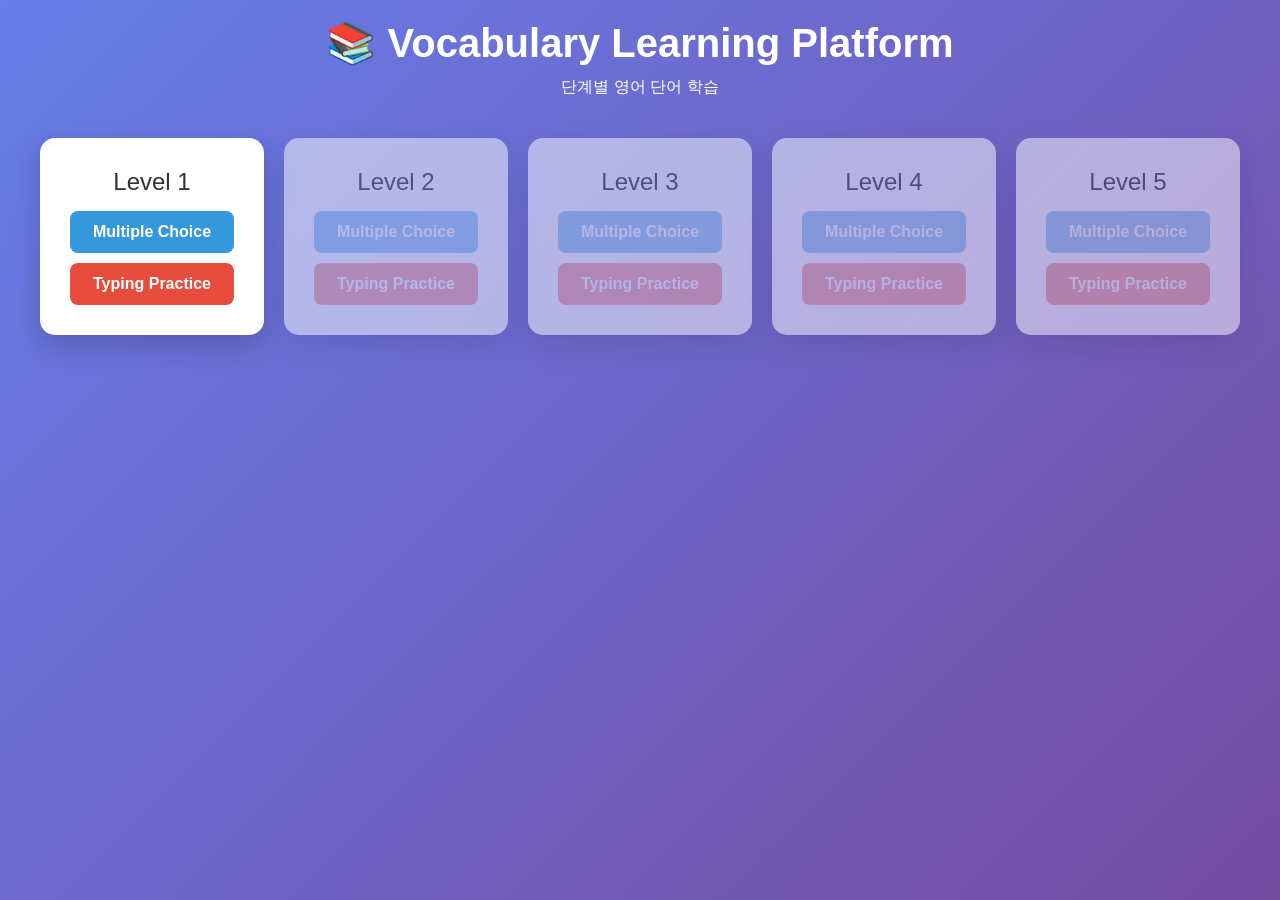
==== index.html @ 7a1d8c2f "naming" ====
<!DOCTYPE html>
<html lang="ko">
<head>
    <meta charset="UTF-8">
    <meta name="viewport" content="width=device-width, initial-scale=1.0">
    <title>Vocabulary Learning Platform</title>
    <style>
        * {
            margin: 0;
            padding: 0;
            box-sizing: border-box;
        }

        body {
            font-family: 'Segoe UI', Tahoma, Geneva, Verdana, sans-serif;
            background: linear-gradient(135deg, #667eea 0%, #764ba2 100%);
            min-height: 100vh;
            padding: 20px;
        }

        .container {
            max-width: 1200px;
            margin: 0 auto;
        }

        .header {
            text-align: center;
            color: white;
            margin-bottom: 40px;
        }

        .header h1 {
            font-size: 2.5em;
            margin-bottom: 10px;
        }

        .level-selection {
            display: grid;
            grid-template-columns: repeat(auto-fit, minmax(200px, 1fr));
            gap: 20px;
            margin-bottom: 40px;
        }

        .level-card {
            background: white;
            border-radius: 15px;
            padding: 30px;
            text-align: center;
            box-shadow: 0 10px 30px rgba(0, 0, 0, 0.2);
            transition: all 0.3s ease;
        }

        .level-card:hover:not(.disabled) {
            transform: translateY(-5px);
            box-shadow: 0 15px 40px rgba(0, 0, 0, 0.3);
        }

        .level-card.disabled {
            opacity: 0.5;
            cursor: not-allowed;
        }

        .level-title {
            font-size: 1.5em;
            color: #333;
            margin-bottom: 15px;
        }

        .mode-buttons {
            display: flex;
            gap: 10px;
            flex-direction: column;
        }

        .mode-btn {
            padding: 12px 15px;
            border: none;
            border-radius: 8px;
            font-size: 1em;
            cursor: pointer;
            transition: all 0.3s ease;
            font-weight: 600;
        }

        .mode-btn.mc {
            background: #3498db;
            color: white;
        }

        .mode-btn.mc:hover:not(:disabled) {
            background: #2980b9;
        }

        .mode-btn.tp {
            background: #e74c3c;
            color: white;
        }

        .mode-btn.tp:hover:not(:disabled) {
            background: #c0392b;
        }

        .mode-btn:disabled {
            opacity: 0.5;
            cursor: not-allowed;
        }

        .status-badge {
            display: inline-block;
            background: #2ecc71;
            color: white;
            padding: 5px 10px;
            border-radius: 20px;
            font-size: 0.8em;
            margin-top: 10px;
        }

        /* Learning Mode Styles */
        .learning-mode {
            display: none;
        }

        .learning-mode.active {
            display: block;
        }

        .learning-container {
            background: white;
            border-radius: 15px;
            padding: 40px;
            box-shadow: 0 10px 40px rgba(0, 0, 0, 0.2);
        }

        .learning-header {
            display: flex;
            justify-content: space-between;
            align-items: center;
            margin-bottom: 30px;
            border-bottom: 2px solid #ecf0f1;
            padding-bottom: 20px;
        }

        .learning-title {
            font-size: 1.8em;
            color: #333;
        }

        .progress-info {
            text-align: right;
            color: #666;
        }

        .progress-bar {
            width: 100%;
            height: 8px;
            background: #ecf0f1;
            border-radius: 10px;
            margin-top: 10px;
            overflow: hidden;
        }

        .progress-fill {
            height: 100%;
            background: #2ecc71;
            transition: width 0.3s ease;
        }

        .question-container {
            text-align: center;
            margin: 40px 0;
        }

        .question-text {
            font-size: 2.5em;
            color: #333;
            margin-bottom: 30px;
            font-weight: 600;
        }

        .pos-label {
            font-size: 0.9em;
            color: #7f8c8d;
            margin-bottom: 5px;
        }

        .example-sentence {
            font-size: 1.1em;
            color: #555;
            font-style: italic;
            margin-top: 15px;
            padding: 15px;
            background: #f8f9fa;
            border-left: 4px solid #3498db;
        }

        /* Multiple Choice */
        .choices {
            display: grid;
            grid-template-columns: repeat(2, 1fr);
            gap: 15px;
            margin-top: 30px;
        }

        .choice-btn {
            padding: 20px;
            font-size: 1.1em;
            border: 2px solid #bdc3c7;
            background: white;
            border-radius: 8px;
            cursor: pointer;
            transition: all 0.3s ease;
        }

        .choice-btn:hover {
            border-color: #3498db;
            background: #ecf0f1;
        }

        .choice-btn.selected.correct {
            background: #2ecc71;
            border-color: #27ae60;
            color: white;
        }

        .choice-btn.selected.incorrect {
            background: #e74c3c;
            border-color: #c0392b;
            color: white;
        }

        .choice-btn:disabled {
            cursor: not-allowed;
        }

        /* Typing Practice */
        .typing-container {
            margin-top: 30px;
        }

        .input-boxes {
            display: flex;
            gap: 5px;
            justify-content: center;
            flex-wrap: wrap;
            margin: 30px 0;
        }

        .input-box {
            width: 40px;
            height: 50px;
            border: 2px solid #bdc3c7;
            border-radius: 5px;
            text-align: center;
            font-size: 1.2em;
            font-weight: 600;
            transition: all 0.2s ease;
        }

        .input-box:focus {
            outline: none;
            border-color: #3498db;
            box-shadow: 0 0 10px rgba(52, 152, 219, 0.3);
        }

        .input-box.correct {
            background: #2ecc71;
            color: white;
            border-color: #27ae60;
        }

        .input-box.incorrect {
            background: #e74c3c;
            color: white;
            border-color: #c0392b;
        }

        .input-box:disabled {
            cursor: not-allowed;
        }

        /* Feedback */
        .feedback {
            margin-top: 20px;
            padding: 15px;
            border-radius: 8px;
            font-size: 1.1em;
            font-weight: 600;
            display: none;
        }

        .feedback.show {
            display: block;
        }

        .feedback.correct {
            background: #d4edda;
            color: #155724;
            border: 1px solid #c3e6cb;
        }

        .feedback.incorrect {
            background: #f8d7da;
            color: #721c24;
            border: 1px solid #f5c6cb;
        }

        /* Result Modal */
        .result-modal {
            display: none;
            position: fixed;
            top: 0;
            left: 0;
            width: 100%;
            height: 100%;
            background: rgba(0, 0, 0, 0.7);
            justify-content: center;
            align-items: center;
            z-index: 1000;
        }

        .result-modal.show {
            display: flex;
        }

        .result-content {
            background: white;
            padding: 40px;
            border-radius: 15px;
            text-align: center;
            max-width: 500px;
        }

        .result-title {
            font-size: 2em;
            margin-bottom: 20px;
            color: #333;
        }

        .result-score {
            font-size: 3em;
            font-weight: 700;
            margin: 20px 0;
            color: #3498db;
        }

        .result-message {
            font-size: 1.2em;
            margin: 20px 0;
            color: #555;
        }

        .result-buttons {
            display: flex;
            gap: 15px;
            margin-top: 30px;
            justify-content: center;
        }

        .result-btn {
            padding: 12px 25px;
            border: none;
            border-radius: 8px;
            font-size: 1em;
            font-weight: 600;
            cursor: pointer;
            transition: all 0.3s ease;
        }

        .result-btn.retry {
            background: #3498db;
            color: white;
        }

        .result-btn.retry:hover {
            background: #2980b9;
        }

        .result-btn.home {
            background: #95a5a6;
            color: white;
        }

        .result-btn.home:hover {
            background: #7f8c8d;
        }

        .action-buttons {
            display: flex;
            gap: 15px;
            margin-top: 30px;
            justify-content: center;
        }

        .action-btn {
            padding: 12px 25px;
            border: none;
            border-radius: 8px;
            font-size: 1em;
            font-weight: 600;
            cursor: pointer;
            transition: all 0.3s ease;
        }

        .action-btn.next {
            background: #3498db;
            color: white;
        }

        .action-btn.next:hover {
            background: #2980b9;
        }

        .action-btn.back {
            background: #95a5a6;
            color: white;
        }

        .action-btn.back:hover {
            background: #7f8c8d;
        }

        .action-btn:disabled {
            opacity: 0.5;
            cursor: not-allowed;
        }
    </style>
</head>
<body>
    <div class="container">
        <div class="header">
            <h1>📚 Vocabulary Learning Platform</h1>
            <p>단계별 영어 단어 학습</p>
        </div>

        <!-- Level Selection Screen -->
        <div id="levelSelection">
            <div class="level-selection" id="levelGrid"></div>
        </div>

        <!-- Learning Mode Screen -->
        <div id="learningMode" class="learning-mode">
            <div class="learning-container">
                <div class="learning-header">
                    <div>
                        <div class="learning-title" id="modeTitle"></div>
                        <div class="progress-info">
                            <span id="questionCounter">1 / 30</span>
                            <div class="progress-bar">
                                <div class="progress-fill" id="progressFill" style="width: 0%"></div>
                            </div>
                        </div>
                    </div>
                    <button class="action-btn back" onclick="backToLevelSelection()">← 돌아가기</button>
                </div>

                <!-- Multiple Choice Mode -->
                <div id="mcMode">
                    <div class="question-container">
                        <div class="question-text" id="koreanWord"></div>
                        <div class="choices" id="choices"></div>
                        <div class="feedback" id="mcFeedback"></div>
                        <div class="action-buttons">
                            <button class="action-btn next" id="mcNextBtn" onclick="nextMCQuestion()" disabled>다음</button>
                        </div>
                    </div>
                </div>

                <!-- Typing Practice Mode -->
                <div id="tpMode">
                    <div class="question-container">
                        <div class="pos-label" id="posLabel"></div>
                        <div class="question-text" id="englishWord"></div>
                        <div class="example-sentence" id="exampleSentence"></div>
                        <div class="typing-container">
                            <div class="input-boxes" id="inputBoxes"></div>
                            <div class="feedback" id="tpFeedback"></div>
                            <div class="action-buttons">
                                <button class="action-btn next" id="tpSubmitBtn" onclick="submitTypingPractice()">제출</button>
                                <button class="action-btn next" id="tpNextBtn" onclick="nextTPQuestion()" disabled>다음</button>
                            </div>
                        </div>
                    </div>
                </div>
            </div>
        </div>

        <!-- Result Modal -->
        <div class="result-modal" id="resultModal">
            <div class="result-content">
                <div class="result-title" id="resultTitle"></div>
                <div class="result-score" id="resultScore"></div>
                <div class="result-message" id="resultMessage"></div>
                <div class="result-buttons">
                    <button class="result-btn retry" id="retryBtn" onclick="retryMode()">재시도</button>
                    <button class="result-btn home" onclick="backToLevelSelection()">돌아가기</button>
                </div>
            </div>
        </div>
    </div>

    <script>
        // 전역 상태
        let currentLevel = null;
        let currentMode = null;
        let levelData = {};
        let currentQuestions = [];
        let currentQuestionIndex = 0;
        let score = 0;
        let answered = false;

        // localStorage 키
        const STORAGE_KEY = 'vocabProgress';

        // 초기화
        function initializeApp() {
            loadProgressFromStorage();
            loadLevelData();
            renderLevelSelection();
        }

        // Level 데이터 로드 (TOPIK 시험 출제 단어)
        function loadLevelData() {
            levelData = {
                1: [ // TOPIK II 3급 (중급 1)
                    { id: 1, english: "advantage", korean: "장점", pos: "noun", example: "The advantage of this product is the quality." },
                    { id: 2, english: "agriculture", korean: "농업", pos: "noun", example: "Agriculture is important for our country." },
                    { id: 3, english: "announce", korean: "공지하다", pos: "verb", example: "The school announced the new schedule." },
                    { id: 4, english: "approach", korean: "접근", pos: "noun", example: "A new approach to problem solving." },
                    { id: 5, english: "arrange", korean: "정렬하다", pos: "verb", example: "Arrange the books on the shelf." },
                    { id: 6, english: "attempt", korean: "시도", pos: "noun", example: "His attempt to win was successful." },
                    { id: 7, english: "attract", korean: "끌다", pos: "verb", example: "This event attracts many visitors." },
                    { id: 8, english: "authority", korean: "권위", pos: "noun", example: "The authority made a decision." },
                    { id: 9, english: "awareness", korean: "인식", pos: "noun", example: "Awareness of safety is important." },
                    { id: 10, english: "background", korean: "배경", pos: "noun", example: "His background is in engineering." },
                    { id: 11, english: "balance", korean: "균형", pos: "noun", example: "Maintain a balance between work and life." },
                    { id: 12, english: "barrier", korean: "장벽", pos: "noun", example: "Language is a barrier to communication." },
                    { id: 13, english: "basement", korean: "지하실", pos: "noun", example: "The basement is dark and cold." },
                    { id: 14, english: "behavior", korean: "행동", pos: "noun", example: "His behavior was very strange." },
                    { id: 15, english: "benefit", korean: "이점", pos: "noun", example: "Exercise has many health benefits." },
                    { id: 16, english: "broadcast", korean: "방송하다", pos: "verb", example: "The game will be broadcast live." },
                    { id: 17, english: "budget", korean: "예산", pos: "noun", example: "The government approved the budget." },
                    { id: 18, english: "burden", korean: "부담", pos: "noun", example: "This is a heavy burden to carry." },
                    { id: 19, english: "campaign", korean: "캠페인", pos: "noun", example: "The marketing campaign was successful." },
                    { id: 20, english: "capacity", korean: "용량", pos: "noun", example: "The stadium has a large capacity." },
                    { id: 21, english: "capture", korean: "포착하다", pos: "verb", example: "The camera captured a beautiful moment." },
                    { id: 22, english: "career", korean: "경력", pos: "noun", example: "She has a successful career." },
                    { id: 23, english: "casual", korean: "캐주얼한", pos: "adjective", example: "He wore casual clothes." },
                    { id: 24, english: "category", korean: "범주", pos: "noun", example: "Books are divided into categories." },
                    { id: 25, english: "challenge", korean: "도전", pos: "noun", example: "This is a big challenge." },
                    { id: 26, english: "character", korean: "성격", pos: "noun", example: "She has a strong character." },
                    { id: 27, english: "circumstance", korean: "상황", pos: "noun", example: "Under these circumstances, we must act." },
                    { id: 28, english: "claim", korean: "주장하다", pos: "verb", example: "He claims to be the winner." },
                    { id: 29, english: "clarify", korean: "명확히하다", pos: "verb", example: "Please clarify your position." },
                    { id: 30, english: "classify", korean: "분류하다", pos: "verb", example: "Classify these items by color." }
                ],
                2: [ // TOPIK II 4급 (중급 2)
                    { id: 1, english: "collaborate", korean: "협력하다", pos: "verb", example: "We should collaborate on this project." },
                    { id: 2, english: "commercial", korean: "상업적인", pos: "adjective", example: "This is a commercial building." },
                    { id: 3, english: "commission", korean: "위원회", pos: "noun", example: "The commission made a decision." },
                    { id: 4, english: "commitment", korean: "약속", pos: "noun", example: "He made a commitment to excellence." },
                    { id: 5, english: "commodity", korean: "상품", pos: "noun", example: "Oil is a valuable commodity." },
                    { id: 6, english: "common", korean: "공통의", pos: "adjective", example: "They have common interests." },
                    { id: 7, english: "communicate", korean: "소통하다", pos: "verb", example: "We need to communicate better." },
                    { id: 8, english: "community", korean: "커뮤니티", pos: "noun", example: "The community supports local businesses." },
                    { id: 9, english: "comparable", korean: "비교할 수 있는", pos: "adjective", example: "These prices are comparable." },
                    { id: 10, english: "comparative", korean: "비교의", pos: "adjective", example: "A comparative study was conducted." },
                    { id: 11, english: "compare", korean: "비교하다", pos: "verb", example: "Compare the two products." },
                    { id: 12, english: "competition", korean: "경쟁", pos: "noun", example: "The competition is fierce." },
                    { id: 13, english: "compile", korean: "편집하다", pos: "verb", example: "The team compiled the report." },
                    { id: 14, english: "complement", korean: "보완", pos: "noun", example: "This color is a nice complement." },
                    { id: 15, english: "complex", korean: "복잡한", pos: "adjective", example: "This is a complex problem." },
                    { id: 16, english: "component", korean: "구성 요소", pos: "noun", example: "Each component is important." },
                    { id: 17, english: "comprehensive", korean: "포괄적인", pos: "adjective", example: "A comprehensive review was done." },
                    { id: 18, english: "comprise", korean: "포함하다", pos: "verb", example: "The team comprises five members." },
                    { id: 19, english: "compromise", korean: "타협", pos: "noun", example: "We reached a compromise." },
                    { id: 20, english: "computation", korean: "계산", pos: "noun", example: "Mathematical computation is required." },
                    { id: 21, english: "concentrate", korean: "집중하다", pos: "verb", example: "Concentrate on your studies." },
                    { id: 22, english: "concern", korean: "관심", pos: "noun", example: "This is my main concern." },
                    { id: 23, english: "conclude", korean: "결론짓다", pos: "verb", example: "The meeting concluded successfully." },
                    { id: 24, english: "concurrent", korean: "동시의", pos: "adjective", example: "These events are concurrent." },
                    { id: 25, english: "conference", korean: "회의", pos: "noun", example: "The conference starts tomorrow." },
                    { id: 26, english: "confidence", korean: "자신감", pos: "noun", example: "She spoke with confidence." },
                    { id: 27, english: "confirm", korean: "확인하다", pos: "verb", example: "Please confirm your attendance." },
                    { id: 28, english: "conflict", korean: "갈등", pos: "noun", example: "There is a conflict between them." },
                    { id: 29, english: "confront", korean: "맞서다", pos: "verb", example: "We must confront the issues." },
                    { id: 30, english: "confusion", korean: "혼란", pos: "noun", example: "There is confusion about the rules." }
                ],
                3: [ // TOPIK II 4급 (중급 2)
                    { id: 1, english: "consequence", korean: "결과", pos: "noun", example: "This has serious consequences." },
                    { id: 2, english: "conservative", korean: "보수적인", pos: "adjective", example: "He has conservative views." },
                    { id: 3, english: "consider", korean: "고려하다", pos: "verb", example: "Please consider this option." },
                    { id: 4, english: "considerable", korean: "상당한", pos: "adjective", example: "A considerable amount of money." },
                    { id: 5, english: "consist", korean: "이루어지다", pos: "verb", example: "The team consists of experts." },
                    { id: 6, english: "consistency", korean: "일관성", pos: "noun", example: "We need consistency in our approach." },
                    { id: 7, english: "constant", korean: "끊임없는", pos: "adjective", example: "There is constant noise outside." },
                    { id: 8, english: "constitute", korean: "구성하다", pos: "verb", example: "These factors constitute the problem." },
                    { id: 9, english: "constraint", korean: "제약", pos: "noun", example: "There are budget constraints." },
                    { id: 10, english: "construct", korean: "건설하다", pos: "verb", example: "They will construct a new building." },
                    { id: 11, english: "consultation", korean: "상담", pos: "noun", example: "Free consultation is available." },
                    { id: 12, english: "consume", korean: "소비하다", pos: "verb", example: "People consume less during the crisis." },
                    { id: 13, english: "consumer", korean: "소비자", pos: "noun", example: "Consumer satisfaction is important." },
                    { id: 14, english: "consumption", korean: "소비", pos: "noun", example: "Energy consumption is rising." },
                    { id: 15, english: "contact", korean: "연락", pos: "noun", example: "Contact me if you need help." },
                    { id: 16, english: "contain", korean: "포함하다", pos: "verb", example: "The box contains books." },
                    { id: 17, english: "contemporary", korean: "현대의", pos: "adjective", example: "Contemporary art is interesting." },
                    { id: 18, english: "context", korean: "맥락", pos: "noun", example: "Understand the context first." },
                    { id: 19, english: "continual", korean: "계속된", pos: "adjective", example: "Continual improvement is needed." },
                    { id: 20, english: "continue", korean: "계속하다", pos: "verb", example: "The project will continue." },
                    { id: 21, english: "contract", korean: "계약", pos: "noun", example: "Sign the contract carefully." },
                    { id: 22, english: "contradict", korean: "모순되다", pos: "verb", example: "This contradicts what you said." },
                    { id: 23, english: "contrast", korean: "대조", pos: "noun", example: "There is a sharp contrast." },
                    { id: 24, english: "contribute", korean: "기여하다", pos: "verb", example: "Everyone should contribute ideas." },
                    { id: 25, english: "contribution", korean: "기여", pos: "noun", example: "His contribution was significant." },
                    { id: 26, english: "control", korean: "통제", pos: "noun", example: "Control the situation carefully." },
                    { id: 27, english: "convention", korean: "관례", pos: "noun", example: "Follow the convention." },
                    { id: 28, english: "conversation", korean: "대화", pos: "noun", example: "We had a good conversation." },
                    { id: 29, english: "convert", korean: "변환하다", pos: "verb", example: "Convert the file to PDF." },
                    { id: 30, english: "cooperate", korean: "협력하다", pos: "verb", example: "Please cooperate with us." }
                ],
                4: [ // TOPIK II 5급 (고급 1)
                    { id: 1, english: "coordinate", korean: "조정하다", pos: "verb", example: "Coordinate the team efforts." },
                    { id: 2, english: "corporation", korean: "기업", pos: "noun", example: "The corporation is expanding." },
                    { id: 3, english: "correspond", korean: "상응하다", pos: "verb", example: "This corresponds to the previous data." },
                    { id: 4, english: "correspondence", korean: "서신", pos: "noun", example: "Keep the correspondence filed." },
                    { id: 5, english: "corridor", korean: "복도", pos: "noun", example: "The corridor is long." },
                    { id: 6, english: "corruption", korean: "부패", pos: "noun", example: "Fight against corruption." },
                    { id: 7, english: "council", korean: "위원회", pos: "noun", example: "The council met today." },
                    { id: 8, english: "counsel", korean: "조언", pos: "noun", example: "Seek legal counsel." },
                    { id: 9, english: "counter", korean: "대응하다", pos: "verb", example: "Counter the attack effectively." },
                    { id: 10, english: "countless", korean: "무수한", pos: "adjective", example: "There are countless possibilities." },
                    { id: 11, english: "couple", korean: "한 쌍", pos: "noun", example: "The couple got married." },
                    { id: 12, english: "courageous", korean: "용감한", pos: "adjective", example: "A courageous decision." },
                    { id: 13, english: "courtesy", korean: "예의", pos: "noun", example: "Show courtesy to others." },
                    { id: 14, english: "coverage", korean: "범위", pos: "noun", example: "Insurance coverage is important." },
                    { id: 15, english: "craft", korean: "만들다", pos: "verb", example: "Craft a perfect plan." },
                    { id: 16, english: "crash", korean: "충돌", pos: "noun", example: "The plane crash was tragic." },
                    { id: 17, english: "credibility", korean: "신뢰성", pos: "noun", example: "Maintain credibility." },
                    { id: 18, english: "credit", korean: "신용", pos: "noun", example: "Buy on credit." },
                    { id: 19, english: "cricket", korean: "크리켓", pos: "noun", example: "Cricket is popular in India." },
                    { id: 20, english: "criminal", korean: "범죄자", pos: "noun", example: "The criminal was caught." },
                    { id: 21, english: "criteria", korean: "기준", pos: "noun", example: "Meet the criteria." },
                    { id: 22, english: "critical", korean: "중요한", pos: "adjective", example: "This is critical timing." },
                    { id: 23, english: "criticism", korean: "비판", pos: "noun", example: "Accept constructive criticism." },
                    { id: 24, english: "crop", korean: "농작물", pos: "noun", example: "The crop failed this year." },
                    { id: 25, english: "crucial", korean: "중요한", pos: "adjective", example: "This is a crucial moment." },
                    { id: 26, english: "crude", korean: "원유", pos: "noun", example: "Crude oil prices rose." },
                    { id: 27, english: "cruise", korean: "유람선", pos: "noun", example: "Take a cruise vacation." },
                    { id: 28, english: "crystal", korean: "수정", pos: "noun", example: "A beautiful crystal glass." },
                    { id: 29, english: "cultivate", korean: "재배하다", pos: "verb", example: "Cultivate good habits." },
                    { id: 30, english: "curiosity", korean: "호기심", pos: "noun", example: "Curiosity killed the cat." }
                ],
                5: [ // TOPIK II 5급 (고급 1)
                    { id: 1, english: "currency", korean: "화폐", pos: "noun", example: "The currency is strong." },
                    { id: 2, english: "current", korean: "현재의", pos: "adjective", example: "The current situation." },
                    { id: 3, english: "curriculum", korean: "교과과정", pos: "noun", example: "The curriculum is updated." },
                    { id: 4, english: "cushion", korean: "쿠션", pos: "noun", example: "A soft cushion." },
                    { id: 5, english: "custody", korean: "양육권", pos: "noun", example: "Child custody laws." },
                    { id: 6, english: "customary", korean: "관례적인", pos: "adjective", example: "Customary practice." },
                    { id: 7, english: "customer", korean: "고객", pos: "noun", example: "The customer is always right." },
                    { id: 8, english: "cycle", korean: "순환", pos: "noun", example: "The economic cycle." },
                    { id: 9, english: "database", korean: "데이터베이스", pos: "noun", example: "Access the database." },
                    { id: 10, english: "deadline", korean: "마감기한", pos: "noun", example: "Meet the deadline." },
                    { id: 11, english: "debate", korean: "토론", pos: "noun", example: "Join the debate." },
                    { id: 12, english: "debris", korean: "잔해", pos: "noun", example: "Clean up the debris." },
                    { id: 13, english: "decade", korean: "십년", pos: "noun", example: "Over a decade ago." },
                    { id: 14, english: "decentralize", korean: "분산시키다", pos: "verb", example: "Decentralize the system." },
                    { id: 15, english: "decent", korean: "괜찮은", pos: "adjective", example: "A decent salary." },
                    { id: 16, english: "decide", korean: "결정하다", pos: "verb", example: "Decide quickly." },
                    { id: 17, english: "decision", korean: "결정", pos: "noun", example: "Make a final decision." },
                    { id: 18, english: "declaration", korean: "선언", pos: "noun", example: "The declaration was announced." },
                    { id: 19, english: "decline", korean: "거절하다", pos: "verb", example: "Decline the offer politely." },
                    { id: 20, english: "decode", korean: "해독하다", pos: "verb", example: "Decode the message." },
                    { id: 21, english: "dedicate", korean: "헌신하다", pos: "verb", example: "Dedicate yourself to work." },
                    { id: 22, english: "deduction", korean: "공제", pos: "noun", example: "Tax deduction." },
                    { id: 23, english: "defendant", korean: "피고", pos: "noun", example: "The defendant was acquitted." },
                    { id: 24, english: "defense", korean: "방어", pos: "noun", example: "National defense." },
                    { id: 25, english: "deficit", korean: "적자", pos: "noun", example: "Budget deficit." },
                    { id: 26, english: "definite", korean: "확실한", pos: "adjective", example: "A definite answer." },
                    { id: 27, english: "definition", korean: "정의", pos: "noun", example: "Give a clear definition." },
                    { id: 28, english: "degree", korean: "학위", pos: "noun", example: "Earn a degree." },
                    { id: 29, english: "deliberate", korean: "의도적인", pos: "adjective", example: "A deliberate choice." },
                    { id: 30, english: "delicate", korean: "섬세한", pos: "adjective", example: "Delicate handling required." }
                ]
            };
        }

        // localStorage에서 진행 상태 로드
        function loadProgressFromStorage() {
            const saved = localStorage.getItem(STORAGE_KEY);
            if (!saved) {
                initializeProgress();
                return;
            }
            window.progress = JSON.parse(saved);
        }

        // 진행 상태 초기화
        function initializeProgress() {
            window.progress = {
                levels: {}
            };
            for (let i = 1; i <= 5; i++) {
                window.progress.levels[i] = {
                    mcPassed: false,
                    tpPassed: false,
                    mcScore: 0,
                    tpScore: 0
                };
            }
            saveProgressToStorage();
        }

        // localStorage에 진행 상태 저장
        function saveProgressToStorage() {
            localStorage.setItem(STORAGE_KEY, JSON.stringify(window.progress));
        }

        // 레벨 선택 화면 렌더링
        function renderLevelSelection() {
            const levelGrid = document.getElementById('levelGrid');
            levelGrid.innerHTML = '';

            for (let i = 1; i <= 5; i++) {
                const levelInfo = window.progress.levels[i];
                const isUnlocked = i === 1 || (window.progress.levels[i - 1].mcPassed && window.progress.levels[i - 1].tpPassed);
                
                const card = document.createElement('div');
                card.className = `level-card ${isUnlocked ? '' : 'disabled'}`;

                let statusHTML = '';
                if (levelInfo.mcPassed && levelInfo.tpPassed) {
                    statusHTML = '<div class="status-badge">✓ 완료</div>';
                }

                card.innerHTML = `
                    <div class="level-title">Level ${i}</div>
                    <div class="mode-buttons">
                        <button class="mode-btn mc" ${isUnlocked ? '' : 'disabled'} onclick="startMode(${i}, 'mc')">
                            Multiple Choice
                        </button>
                        <button class="mode-btn tp" ${isUnlocked ? '' : 'disabled'} onclick="startMode(${i}, 'tp')">
                            Typing Practice
                        </button>
                    </div>
                    ${statusHTML}
                `;
                levelGrid.appendChild(card);
            }

            document.getElementById('levelSelection').style.display = 'block';
            document.getElementById('learningMode').classList.remove('active');
        }

        // 학습 모드 시작
        function startMode(level, mode) {
            currentLevel = level;
            currentMode = mode;
            currentQuestionIndex = 0;
            score = 0;
            answered = false;

            // 문제 순서 랜덤화
            currentQuestions = [...levelData[level]].sort(() => Math.random() - 0.5);

            document.getElementById('levelSelection').style.display = 'none';
            document.getElementById('learningMode').classList.add('active');

            // 모드별 UI 표시
            document.getElementById('mcMode').style.display = mode === 'mc' ? 'block' : 'none';
            document.getElementById('tpMode').style.display = mode === 'tp' ? 'block' : 'none';

            const modeTitle = mode === 'mc' ? `Level ${level} - Multiple Choice` : `Level ${level} - Typing Practice`;
            document.getElementById('modeTitle').textContent = modeTitle;

            if (mode === 'mc') {
                displayMCQuestion();
            } else {
                displayTPQuestion();
            }
        }

        // Multiple Choice 문제 표시
        function displayMCQuestion() {
            if (currentQuestionIndex >= currentQuestions.length) {
                showResultModal();
                return;
            }

            answered = false;
            document.getElementById('mcFeedback').classList.remove('show');
            document.getElementById('mcNextBtn').disabled = true;

            const question = currentQuestions[currentQuestionIndex];
            document.getElementById('koreanWord').textContent = question.korean;

            // 보기 생성 (정답 + 3개 오답)
            const answers = [question.english];
            const otherWords = currentQuestions.filter(q => q.id !== question.id);
            while (answers.length < 4) {
                const randomWord = otherWords[Math.floor(Math.random() * otherWords.length)].english;
                if (!answers.includes(randomWord)) {
                    answers.push(randomWord);
                }
            }
            answers.sort(() => Math.random() - 0.5);

            const choicesDiv = document.getElementById('choices');
            choicesDiv.innerHTML = '';
            answers.forEach((answer, idx) => {
                const btn = document.createElement('button');
                btn.className = 'choice-btn';
                btn.textContent = answer;
                btn.onclick = () => selectMCAnswer(answer, question.english, idx);
                choicesDiv.appendChild(btn);
            });

            updateProgress();
        }

        // MC 답변 선택
        function selectMCAnswer(selected, correct, idx) {
            if (answered) return;
            answered = true;

            const isCorrect = selected === correct;
            if (isCorrect) score++;

            const choiceBtns = document.querySelectorAll('.choice-btn');
            choiceBtns.forEach((btn, i) => {
                btn.disabled = true;
                if (i === idx) {
                    btn.classList.add('selected', isCorrect ? 'correct' : 'incorrect');
                }
            });

            const feedback = document.getElementById('mcFeedback');
            feedback.textContent = isCorrect ? '✓ 정답입니다!' : `✗ 오답입니다. 정답: ${correct}`;
            feedback.classList.add('show', isCorrect ? 'correct' : 'incorrect');
            document.getElementById('mcNextBtn').disabled = false;
        }

        // MC 다음 문제
        function nextMCQuestion() {
            currentQuestionIndex++;
            if (currentQuestionIndex >= currentQuestions.length) {
                showResultModal();
            } else {
                displayMCQuestion();
            }
        }

        // Typing Practice 문제 표시
        function displayTPQuestion() {
            if (currentQuestionIndex >= currentQuestions.length) {
                showResultModal();
                return;
            }

            answered = false;
            document.getElementById('tpFeedback').classList.remove('show');
            document.getElementById('tpSubmitBtn').disabled = false;
            document.getElementById('tpNextBtn').disabled = true;

            const question = currentQuestions[currentQuestionIndex];
            document.getElementById('posLabel').textContent = `(${question.pos})`;
            document.getElementById('englishWord').textContent = question.english;
            document.getElementById('exampleSentence').textContent = `"${question.example}"`;

            // 입력 박스 생성
            const inputBoxes = document.getElementById('inputBoxes');
            inputBoxes.innerHTML = '';
            for (let i = 0; i < question.korean.length; i++) {
                const input = document.createElement('input');
                input.type = 'text';
                input.className = 'input-box';
                input.maxLength = 1;
                input.onkeydown = (e) => {
                    if (e.key === 'Backspace') {
                        e.preventDefault();
                        input.value = '';
                        if (i > 0) {
                            inputBoxes.children[i - 1].focus();
                        }
                    }
                };
                input.onkeyup = (e) => {
                    if (e.target.value.length === 1 && i < question.korean.length - 1) {
                        inputBoxes.children[i + 1].focus();
                    }
                };
                inputBoxes.appendChild(input);
            }

            if (inputBoxes.children.length > 0) {
                inputBoxes.children[0].focus();
            }

            updateProgress();
        }

        // TP 제출
        function submitTypingPractice() {
            if (answered) return;
            answered = true;

            const question = currentQuestions[currentQuestionIndex];
            const inputBoxes = Array.from(document.querySelectorAll('.input-box'));
            const userAnswer = inputBoxes.map(box => box.value).join('');
            const isCorrect = userAnswer === question.korean;

            if (isCorrect) score++;

            inputBoxes.forEach((box, idx) => {
                box.disabled = true;
                if (userAnswer[idx] === question.korean[idx]) {
                    box.classList.add('correct');
                } else {
                    box.classList.add('incorrect');
                }
            });

            const feedback = document.getElementById('tpFeedback');
            feedback.textContent = isCorrect ? '✓ 정답입니다!' : `✗ 오답입니다. 정답: ${question.korean}`;
            feedback.classList.add('show', isCorrect ? 'correct' : 'incorrect');

            document.getElementById('tpSubmitBtn').disabled = true;
            document.getElementById('tpNextBtn').disabled = false;
        }

        // TP 다음 문제
        function nextTPQuestion() {
            currentQuestionIndex++;
            if (currentQuestionIndex >= currentQuestions.length) {
                showResultModal();
            } else {
                displayTPQuestion();
            }
        }

        // 결과 모달 표시
        function showResultModal() {
            const passScore = 27; // 30문제 중 27문제 이상
            const isPassed = score >= passScore;
            const percentage = Math.round((score / 30) * 100);

            document.getElementById('resultTitle').textContent = isPassed ? '축하합니다! 🎉' : '다시 시도해주세요 📝';
            document.getElementById('resultScore').textContent = `${score} / 30`;
            document.getElementById('resultMessage').textContent = `정답률: ${percentage}% ${isPassed ? '통과했습니다!' : '통과하지 못했습니다.'}`;

            // 진행 상태 저장
            if (isPassed) {
                if (currentMode === 'mc') {
                    window.progress.levels[currentLevel].mcPassed = true;
                    window.progress.levels[currentLevel].mcScore = score;
                } else {
                    window.progress.levels[currentLevel].tpPassed = true;
                    window.progress.levels[currentLevel].tpScore = score;
                }
                saveProgressToStorage();
            }

            document.getElementById('resultModal').classList.add('show');
        }

        // 재시도
        function retryMode() {
            document.getElementById('resultModal').classList.remove('show');
            startMode(currentLevel, currentMode);
        }

        // 돌아가기
        function backToLevelSelection() {
            document.getElementById('resultModal').classList.remove('show');
            document.getElementById('learningMode').classList.remove('active');
            renderLevelSelection();
        }

        // 진행률 업데이트
        function updateProgress() {
            const total = currentQuestions.length;
            const current = currentQuestionIndex + 1;
            document.getElementById('questionCounter').textContent = `${current} / ${total}`;
            const percentage = (current / total) * 100;
            document.getElementById('progressFill').style.width = `${percentage}%`;
        }

        // 앱 시작
        window.addEventListener('DOMContentLoaded', initializeApp);
    </script>
</body>
</html>
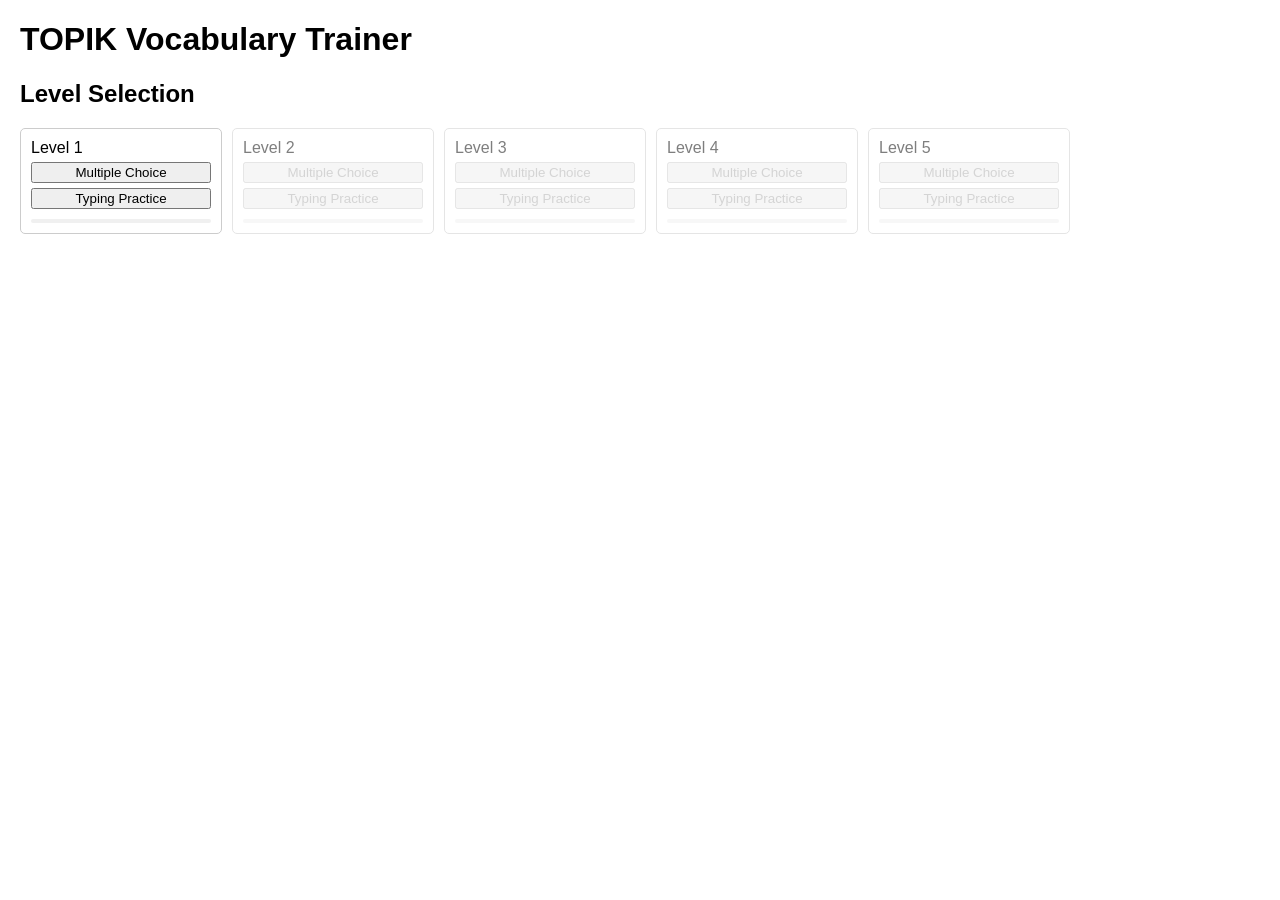
==== commit 66b3951f: "ChatGPT Version" ====
--- a/index.html
+++ b/index.html
@@ -1,991 +1,301 @@
 <!DOCTYPE html>
 <html lang="ko">
 <head>
-    <meta charset="UTF-8">
-    <meta name="viewport" content="width=device-width, initial-scale=1.0">
-    <title>Vocabulary Learning Platform</title>
-    <style>
-        * {
-            margin: 0;
-            padding: 0;
-            box-sizing: border-box;
-        }
-
-        body {
-            font-family: 'Segoe UI', Tahoma, Geneva, Verdana, sans-serif;
-            background: linear-gradient(135deg, #667eea 0%, #764ba2 100%);
-            min-height: 100vh;
-            padding: 20px;
-        }
-
-        .container {
-            max-width: 1200px;
-            margin: 0 auto;
-        }
-
-        .header {
-            text-align: center;
-            color: white;
-            margin-bottom: 40px;
-        }
-
-        .header h1 {
-            font-size: 2.5em;
-            margin-bottom: 10px;
-        }
-
-        .level-selection {
-            display: grid;
-            grid-template-columns: repeat(auto-fit, minmax(200px, 1fr));
-            gap: 20px;
-            margin-bottom: 40px;
-        }
-
-        .level-card {
-            background: white;
-            border-radius: 15px;
-            padding: 30px;
-            text-align: center;
-            box-shadow: 0 10px 30px rgba(0, 0, 0, 0.2);
-            transition: all 0.3s ease;
-        }
-
-        .level-card:hover:not(.disabled) {
-            transform: translateY(-5px);
-            box-shadow: 0 15px 40px rgba(0, 0, 0, 0.3);
-        }
-
-        .level-card.disabled {
-            opacity: 0.5;
-            cursor: not-allowed;
-        }
-
-        .level-title {
-            font-size: 1.5em;
-            color: #333;
-            margin-bottom: 15px;
-        }
-
-        .mode-buttons {
-            display: flex;
-            gap: 10px;
-            flex-direction: column;
-        }
-
-        .mode-btn {
-            padding: 12px 15px;
-            border: none;
-            border-radius: 8px;
-            font-size: 1em;
-            cursor: pointer;
-            transition: all 0.3s ease;
-            font-weight: 600;
-        }
-
-        .mode-btn.mc {
-            background: #3498db;
-            color: white;
-        }
-
-        .mode-btn.mc:hover:not(:disabled) {
-            background: #2980b9;
-        }
-
-        .mode-btn.tp {
-            background: #e74c3c;
-            color: white;
-        }
-
-        .mode-btn.tp:hover:not(:disabled) {
-            background: #c0392b;
-        }
-
-        .mode-btn:disabled {
-            opacity: 0.5;
-            cursor: not-allowed;
-        }
-
-        .status-badge {
-            display: inline-block;
-            background: #2ecc71;
-            color: white;
-            padding: 5px 10px;
-            border-radius: 20px;
-            font-size: 0.8em;
-            margin-top: 10px;
-        }
-
-        /* Learning Mode Styles */
-        .learning-mode {
-            display: none;
-        }
-
-        .learning-mode.active {
-            display: block;
-        }
-
-        .learning-container {
-            background: white;
-            border-radius: 15px;
-            padding: 40px;
-            box-shadow: 0 10px 40px rgba(0, 0, 0, 0.2);
-        }
-
-        .learning-header {
-            display: flex;
-            justify-content: space-between;
-            align-items: center;
-            margin-bottom: 30px;
-            border-bottom: 2px solid #ecf0f1;
-            padding-bottom: 20px;
-        }
-
-        .learning-title {
-            font-size: 1.8em;
-            color: #333;
-        }
-
-        .progress-info {
-            text-align: right;
-            color: #666;
-        }
-
-        .progress-bar {
-            width: 100%;
-            height: 8px;
-            background: #ecf0f1;
-            border-radius: 10px;
-            margin-top: 10px;
-            overflow: hidden;
-        }
-
-        .progress-fill {
-            height: 100%;
-            background: #2ecc71;
-            transition: width 0.3s ease;
-        }
-
-        .question-container {
-            text-align: center;
-            margin: 40px 0;
-        }
-
-        .question-text {
-            font-size: 2.5em;
-            color: #333;
-            margin-bottom: 30px;
-            font-weight: 600;
-        }
-
-        .pos-label {
-            font-size: 0.9em;
-            color: #7f8c8d;
-            margin-bottom: 5px;
-        }
-
-        .example-sentence {
-            font-size: 1.1em;
-            color: #555;
-            font-style: italic;
-            margin-top: 15px;
-            padding: 15px;
-            background: #f8f9fa;
-            border-left: 4px solid #3498db;
-        }
-
-        /* Multiple Choice */
-        .choices {
-            display: grid;
-            grid-template-columns: repeat(2, 1fr);
-            gap: 15px;
-            margin-top: 30px;
-        }
-
-        .choice-btn {
-            padding: 20px;
-            font-size: 1.1em;
-            border: 2px solid #bdc3c7;
-            background: white;
-            border-radius: 8px;
-            cursor: pointer;
-            transition: all 0.3s ease;
-        }
-
-        .choice-btn:hover {
-            border-color: #3498db;
-            background: #ecf0f1;
-        }
-
-        .choice-btn.selected.correct {
-            background: #2ecc71;
-            border-color: #27ae60;
-            color: white;
-        }
-
-        .choice-btn.selected.incorrect {
-            background: #e74c3c;
-            border-color: #c0392b;
-            color: white;
-        }
-
-        .choice-btn:disabled {
-            cursor: not-allowed;
-        }
-
-        /* Typing Practice */
-        .typing-container {
-            margin-top: 30px;
-        }
-
-        .input-boxes {
-            display: flex;
-            gap: 5px;
-            justify-content: center;
-            flex-wrap: wrap;
-            margin: 30px 0;
-        }
-
-        .input-box {
-            width: 40px;
-            height: 50px;
-            border: 2px solid #bdc3c7;
-            border-radius: 5px;
-            text-align: center;
-            font-size: 1.2em;
-            font-weight: 600;
-            transition: all 0.2s ease;
-        }
-
-        .input-box:focus {
-            outline: none;
-            border-color: #3498db;
-            box-shadow: 0 0 10px rgba(52, 152, 219, 0.3);
-        }
-
-        .input-box.correct {
-            background: #2ecc71;
-            color: white;
-            border-color: #27ae60;
-        }
-
-        .input-box.incorrect {
-            background: #e74c3c;
-            color: white;
-            border-color: #c0392b;
-        }
-
-        .input-box:disabled {
-            cursor: not-allowed;
-        }
-
-        /* Feedback */
-        .feedback {
-            margin-top: 20px;
-            padding: 15px;
-            border-radius: 8px;
-            font-size: 1.1em;
-            font-weight: 600;
-            display: none;
-        }
-
-        .feedback.show {
-            display: block;
-        }
-
-        .feedback.correct {
-            background: #d4edda;
-            color: #155724;
-            border: 1px solid #c3e6cb;
-        }
-
-        .feedback.incorrect {
-            background: #f8d7da;
-            color: #721c24;
-            border: 1px solid #f5c6cb;
-        }
-
-        /* Result Modal */
-        .result-modal {
-            display: none;
-            position: fixed;
-            top: 0;
-            left: 0;
-            width: 100%;
-            height: 100%;
-            background: rgba(0, 0, 0, 0.7);
-            justify-content: center;
-            align-items: center;
-            z-index: 1000;
-        }
-
-        .result-modal.show {
-            display: flex;
-        }
-
-        .result-content {
-            background: white;
-            padding: 40px;
-            border-radius: 15px;
-            text-align: center;
-            max-width: 500px;
-        }
-
-        .result-title {
-            font-size: 2em;
-            margin-bottom: 20px;
-            color: #333;
-        }
-
-        .result-score {
-            font-size: 3em;
-            font-weight: 700;
-            margin: 20px 0;
-            color: #3498db;
-        }
-
-        .result-message {
-            font-size: 1.2em;
-            margin: 20px 0;
-            color: #555;
-        }
-
-        .result-buttons {
-            display: flex;
-            gap: 15px;
-            margin-top: 30px;
-            justify-content: center;
-        }
-
-        .result-btn {
-            padding: 12px 25px;
-            border: none;
-            border-radius: 8px;
-            font-size: 1em;
-            font-weight: 600;
-            cursor: pointer;
-            transition: all 0.3s ease;
-        }
-
-        .result-btn.retry {
-            background: #3498db;
-            color: white;
-        }
-
-        .result-btn.retry:hover {
-            background: #2980b9;
-        }
-
-        .result-btn.home {
-            background: #95a5a6;
-            color: white;
-        }
-
-        .result-btn.home:hover {
-            background: #7f8c8d;
-        }
-
-        .action-buttons {
-            display: flex;
-            gap: 15px;
-            margin-top: 30px;
-            justify-content: center;
-        }
-
-        .action-btn {
-            padding: 12px 25px;
-            border: none;
-            border-radius: 8px;
-            font-size: 1em;
-            font-weight: 600;
-            cursor: pointer;
-            transition: all 0.3s ease;
-        }
-
-        .action-btn.next {
-            background: #3498db;
-            color: white;
-        }
-
-        .action-btn.next:hover {
-            background: #2980b9;
-        }
-
-        .action-btn.back {
-            background: #95a5a6;
-            color: white;
-        }
-
-        .action-btn.back:hover {
-            background: #7f8c8d;
-        }
-
-        .action-btn:disabled {
-            opacity: 0.5;
-            cursor: not-allowed;
-        }
-    </style>
+<meta charset="UTF-8">
+<meta name="viewport" content="width=device-width, initial-scale=1.0">
+<title>TOPIK Vocabulary Trainer</title>
+<style>
+body { font-family: Arial, sans-serif; margin:20px; }
+.level-grid { display:flex; gap:10px; flex-wrap:wrap; }
+.level-card { border:1px solid #ccc; padding:10px; width:180px; border-radius:5px; position:relative; }
+.level-card.disabled { opacity:0.5; }
+.mode-btn { display:block; margin:5px 0; width:100%; }
+.status-badge { background:#f0f0f0; padding:2px 5px; font-size:0.8em; border-radius:3px; }
+#learningMode { display:none; margin-top:20px; }
+#learningMode.active { display:block; }
+.choice-btn { display:block; margin:5px 0; width:100%; padding:5px; }
+.choice-btn.correct { background: #c8f7c5; }
+.choice-btn.incorrect { background: #f7c5c5; }
+.selected { font-weight:bold; }
+#mcFeedback, #tpFeedback { margin-top:10px; display:none; font-weight:bold; }
+#mcFeedback.show, #tpFeedback.show { display:block; }
+#mcFeedback.correct, #tpFeedback.correct { color:green; }
+#mcFeedback.incorrect, #tpFeedback.incorrect { color:red; }
+.example-sentence { font-size:0.9em; color:#555; margin-bottom:5px; }
+.input-box { width:30px; text-align:center; margin:2px; font-size:1.2em; }
+#tpSubmitBtn { margin-top:10px; padding:5px 10px; }
+</style>
 </head>
 <body>
-    <div class="container">
-        <div class="header">
-            <h1>📚 Vocabulary Learning Platform</h1>
-            <p>단계별 영어 단어 학습</p>
-        </div>
-
-        <!-- Level Selection Screen -->
-        <div id="levelSelection">
-            <div class="level-selection" id="levelGrid"></div>
-        </div>
-
-        <!-- Learning Mode Screen -->
-        <div id="learningMode" class="learning-mode">
-            <div class="learning-container">
-                <div class="learning-header">
-                    <div>
-                        <div class="learning-title" id="modeTitle"></div>
-                        <div class="progress-info">
-                            <span id="questionCounter">1 / 30</span>
-                            <div class="progress-bar">
-                                <div class="progress-fill" id="progressFill" style="width: 0%"></div>
-                            </div>
-                        </div>
-                    </div>
-                    <button class="action-btn back" onclick="backToLevelSelection()">← 돌아가기</button>
-                </div>
-
-                <!-- Multiple Choice Mode -->
-                <div id="mcMode">
-                    <div class="question-container">
-                        <div class="question-text" id="koreanWord"></div>
-                        <div class="choices" id="choices"></div>
-                        <div class="feedback" id="mcFeedback"></div>
-                        <div class="action-buttons">
-                            <button class="action-btn next" id="mcNextBtn" onclick="nextMCQuestion()" disabled>다음</button>
-                        </div>
-                    </div>
-                </div>
-
-                <!-- Typing Practice Mode -->
-                <div id="tpMode">
-                    <div class="question-container">
-                        <div class="pos-label" id="posLabel"></div>
-                        <div class="question-text" id="englishWord"></div>
-                        <div class="example-sentence" id="exampleSentence"></div>
-                        <div class="typing-container">
-                            <div class="input-boxes" id="inputBoxes"></div>
-                            <div class="feedback" id="tpFeedback"></div>
-                            <div class="action-buttons">
-                                <button class="action-btn next" id="tpSubmitBtn" onclick="submitTypingPractice()">제출</button>
-                                <button class="action-btn next" id="tpNextBtn" onclick="nextTPQuestion()" disabled>다음</button>
-                            </div>
-                        </div>
-                    </div>
-                </div>
+
+<h1>TOPIK Vocabulary Trainer</h1>
+
+<div id="levelSelection">
+  <h2>Level Selection</h2>
+  <div class="level-grid" id="levelGrid"></div>
+</div>
+
+<div id="learningMode">
+  <h2 id="modeTitle"></h2>
+
+  <!-- MC Mode -->
+  <div id="mcMode">
+    <div id="koreanWord" style="font-size:1.5em; margin-bottom:5px;"></div>
+    <div id="choices"></div>
+    <div id="mcFeedback"></div>
+    <button id="mcNextBtn" onclick="nextMCQuestion()">Next</button>
+  </div>
+
+  <!-- TP Mode -->
+  <div id="tpMode">
+    <div id="posLabel"></div>
+    <div id="englishWord" style="font-size:1.5em; margin-bottom:5px;"></div>
+    <div id="exampleSentence" class="example-sentence"></div>
+    <div id="inputBoxes"></div>
+    <div id="tpFeedback"></div>
+    <button id="tpSubmitBtn" onclick="submitTypingPractice()">제출</button>
+  </div>
+</div>
+
+<script>
+// 전역 상태
+let currentLevel = null;
+let currentMode = null;
+let levelData = {};
+let currentQuestions = [];
+let currentQuestionIndex = 0;
+let score = 0;
+let answered = false;
+
+// localStorage 키
+const STORAGE_KEY = 'vocabProgress';
+
+// 초기화
+initializeApp();
+
+// 예시 레벨 데이터 (실제 데이터로 교체 가능)
+levelData = {
+    1: [
+        { id:1, korean:'사과', english:'apple', pos:'명사', example:'나는 사과를 먹었다.' },
+        { id:2, korean:'먹다', english:'eat', pos:'동사', example:'밥을 먹다.' },
+        { id:3, korean:'빠르다', english:'fast', pos:'형용사', example:'그는 빠르다.' },
+        { id:4, korean:'책상', english:'desk', pos:'명사', example:'책상 위에 책이 있다.' },
+        { id:5, korean:'크다', english:'big', pos:'형용사', example:'집이 크다.' },
+        // 30개 이상 추가 가능
+    ],
+    2: [],
+    3: [],
+    4: [],
+    5: []
+};
+
+function initializeApp() {
+    loadProgressFromStorage();
+    renderLevelSelection();
+}
+
+// localStorage 로드
+function loadProgressFromStorage() {
+    const saved = localStorage.getItem(STORAGE_KEY);
+    if (!saved) {
+        initializeProgress();
+        return;
+    }
+    window.progress = JSON.parse(saved);
+}
+
+function initializeProgress() {
+    window.progress = { levels: {} };
+    for (let i=1; i<=5; i++) {
+        window.progress.levels[i] = { mcPassed:false, tpPassed:false, mcScore:0, tpScore:0 };
+    }
+    saveProgressToStorage();
+}
+
+function saveProgressToStorage() {
+    localStorage.setItem(STORAGE_KEY, JSON.stringify(window.progress));
+}
+
+// 레벨 선택
+function renderLevelSelection() {
+    const levelGrid = document.getElementById('levelGrid');
+    levelGrid.innerHTML = '';
+
+    for (let i=1; i<=5; i++) {
+        const levelInfo = window.progress.levels[i];
+        const isUnlocked = i===1 || (window.progress.levels[i-1].mcPassed && window.progress.levels[i-1].tpPassed);
+
+        const card = document.createElement('div');
+        card.className = `level-card ${isUnlocked?'':'disabled'}`;
+
+        let statusHTML = '';
+        if (levelInfo.mcPassed && levelInfo.tpPassed) {
+            statusHTML = '<div class="status-badge">✓ 완료</div>';
+        }
+
+        let mcScoreText = levelInfo.mcScore ? `MC: ${levelInfo.mcScore}/${levelData[i].length}` : '';
+        let tpScoreText = levelInfo.tpScore ? `TP: ${levelInfo.tpScore}/${levelData[i].length}` : '';
+
+        card.innerHTML = `
+            <div class="level-title">Level ${i}</div>
+            <div class="mode-buttons">
+                <button class="mode-btn mc" ${isUnlocked?'':'disabled'} onclick="startMode(${i}, 'mc')">Multiple Choice</button>
+                <button class="mode-btn tp" ${isUnlocked?'':'disabled'} onclick="startMode(${i}, 'tp')">Typing Practice</button>
             </div>
-        </div>
-
-        <!-- Result Modal -->
-        <div class="result-modal" id="resultModal">
-            <div class="result-content">
-                <div class="result-title" id="resultTitle"></div>
-                <div class="result-score" id="resultScore"></div>
-                <div class="result-message" id="resultMessage"></div>
-                <div class="result-buttons">
-                    <button class="result-btn retry" id="retryBtn" onclick="retryMode()">재시도</button>
-                    <button class="result-btn home" onclick="backToLevelSelection()">돌아가기</button>
-                </div>
-            </div>
-        </div>
-    </div>
-
-    <script>
-        // 전역 상태
-        let currentLevel = null;
-        let currentMode = null;
-        let levelData = {};
-        let currentQuestions = [];
-        let currentQuestionIndex = 0;
-        let score = 0;
-        let answered = false;
-
-        // localStorage 키
-        const STORAGE_KEY = 'vocabProgress';
-
-        // 초기화
-        function initializeApp() {
-            loadProgressFromStorage();
-            loadLevelData();
-            renderLevelSelection();
-        }
-
-        // Level 데이터 로드 (TOPIK 시험 출제 단어)
-        function loadLevelData() {
-            levelData = {
-                1: [ // TOPIK II 3급 (중급 1)
-                    { id: 1, english: "advantage", korean: "장점", pos: "noun", example: "The advantage of this product is the quality." },
-                    { id: 2, english: "agriculture", korean: "농업", pos: "noun", example: "Agriculture is important for our country." },
-                    { id: 3, english: "announce", korean: "공지하다", pos: "verb", example: "The school announced the new schedule." },
-                    { id: 4, english: "approach", korean: "접근", pos: "noun", example: "A new approach to problem solving." },
-                    { id: 5, english: "arrange", korean: "정렬하다", pos: "verb", example: "Arrange the books on the shelf." },
-                    { id: 6, english: "attempt", korean: "시도", pos: "noun", example: "His attempt to win was successful." },
-                    { id: 7, english: "attract", korean: "끌다", pos: "verb", example: "This event attracts many visitors." },
-                    { id: 8, english: "authority", korean: "권위", pos: "noun", example: "The authority made a decision." },
-                    { id: 9, english: "awareness", korean: "인식", pos: "noun", example: "Awareness of safety is important." },
-                    { id: 10, english: "background", korean: "배경", pos: "noun", example: "His background is in engineering." },
-                    { id: 11, english: "balance", korean: "균형", pos: "noun", example: "Maintain a balance between work and life." },
-                    { id: 12, english: "barrier", korean: "장벽", pos: "noun", example: "Language is a barrier to communication." },
-                    { id: 13, english: "basement", korean: "지하실", pos: "noun", example: "The basement is dark and cold." },
-                    { id: 14, english: "behavior", korean: "행동", pos: "noun", example: "His behavior was very strange." },
-                    { id: 15, english: "benefit", korean: "이점", pos: "noun", example: "Exercise has many health benefits." },
-                    { id: 16, english: "broadcast", korean: "방송하다", pos: "verb", example: "The game will be broadcast live." },
-                    { id: 17, english: "budget", korean: "예산", pos: "noun", example: "The government approved the budget." },
-                    { id: 18, english: "burden", korean: "부담", pos: "noun", example: "This is a heavy burden to carry." },
-                    { id: 19, english: "campaign", korean: "캠페인", pos: "noun", example: "The marketing campaign was successful." },
-                    { id: 20, english: "capacity", korean: "용량", pos: "noun", example: "The stadium has a large capacity." },
-                    { id: 21, english: "capture", korean: "포착하다", pos: "verb", example: "The camera captured a beautiful moment." },
-                    { id: 22, english: "career", korean: "경력", pos: "noun", example: "She has a successful career." },
-                    { id: 23, english: "casual", korean: "캐주얼한", pos: "adjective", example: "He wore casual clothes." },
-                    { id: 24, english: "category", korean: "범주", pos: "noun", example: "Books are divided into categories." },
-                    { id: 25, english: "challenge", korean: "도전", pos: "noun", example: "This is a big challenge." },
-                    { id: 26, english: "character", korean: "성격", pos: "noun", example: "She has a strong character." },
-                    { id: 27, english: "circumstance", korean: "상황", pos: "noun", example: "Under these circumstances, we must act." },
-                    { id: 28, english: "claim", korean: "주장하다", pos: "verb", example: "He claims to be the winner." },
-                    { id: 29, english: "clarify", korean: "명확히하다", pos: "verb", example: "Please clarify your position." },
-                    { id: 30, english: "classify", korean: "분류하다", pos: "verb", example: "Classify these items by color." }
-                ],
-                2: [ // TOPIK II 4급 (중급 2)
-                    { id: 1, english: "collaborate", korean: "협력하다", pos: "verb", example: "We should collaborate on this project." },
-                    { id: 2, english: "commercial", korean: "상업적인", pos: "adjective", example: "This is a commercial building." },
-                    { id: 3, english: "commission", korean: "위원회", pos: "noun", example: "The commission made a decision." },
-                    { id: 4, english: "commitment", korean: "약속", pos: "noun", example: "He made a commitment to excellence." },
-                    { id: 5, english: "commodity", korean: "상품", pos: "noun", example: "Oil is a valuable commodity." },
-                    { id: 6, english: "common", korean: "공통의", pos: "adjective", example: "They have common interests." },
-                    { id: 7, english: "communicate", korean: "소통하다", pos: "verb", example: "We need to communicate better." },
-                    { id: 8, english: "community", korean: "커뮤니티", pos: "noun", example: "The community supports local businesses." },
-                    { id: 9, english: "comparable", korean: "비교할 수 있는", pos: "adjective", example: "These prices are comparable." },
-                    { id: 10, english: "comparative", korean: "비교의", pos: "adjective", example: "A comparative study was conducted." },
-                    { id: 11, english: "compare", korean: "비교하다", pos: "verb", example: "Compare the two products." },
-                    { id: 12, english: "competition", korean: "경쟁", pos: "noun", example: "The competition is fierce." },
-                    { id: 13, english: "compile", korean: "편집하다", pos: "verb", example: "The team compiled the report." },
-                    { id: 14, english: "complement", korean: "보완", pos: "noun", example: "This color is a nice complement." },
-                    { id: 15, english: "complex", korean: "복잡한", pos: "adjective", example: "This is a complex problem." },
-                    { id: 16, english: "component", korean: "구성 요소", pos: "noun", example: "Each component is important." },
-                    { id: 17, english: "comprehensive", korean: "포괄적인", pos: "adjective", example: "A comprehensive review was done." },
-                    { id: 18, english: "comprise", korean: "포함하다", pos: "verb", example: "The team comprises five members." },
-                    { id: 19, english: "compromise", korean: "타협", pos: "noun", example: "We reached a compromise." },
-                    { id: 20, english: "computation", korean: "계산", pos: "noun", example: "Mathematical computation is required." },
-                    { id: 21, english: "concentrate", korean: "집중하다", pos: "verb", example: "Concentrate on your studies." },
-                    { id: 22, english: "concern", korean: "관심", pos: "noun", example: "This is my main concern." },
-                    { id: 23, english: "conclude", korean: "결론짓다", pos: "verb", example: "The meeting concluded successfully." },
-                    { id: 24, english: "concurrent", korean: "동시의", pos: "adjective", example: "These events are concurrent." },
-                    { id: 25, english: "conference", korean: "회의", pos: "noun", example: "The conference starts tomorrow." },
-                    { id: 26, english: "confidence", korean: "자신감", pos: "noun", example: "She spoke with confidence." },
-                    { id: 27, english: "confirm", korean: "확인하다", pos: "verb", example: "Please confirm your attendance." },
-                    { id: 28, english: "conflict", korean: "갈등", pos: "noun", example: "There is a conflict between them." },
-                    { id: 29, english: "confront", korean: "맞서다", pos: "verb", example: "We must confront the issues." },
-                    { id: 30, english: "confusion", korean: "혼란", pos: "noun", example: "There is confusion about the rules." }
-                ],
-                3: [ // TOPIK II 4급 (중급 2)
-                    { id: 1, english: "consequence", korean: "결과", pos: "noun", example: "This has serious consequences." },
-                    { id: 2, english: "conservative", korean: "보수적인", pos: "adjective", example: "He has conservative views." },
-                    { id: 3, english: "consider", korean: "고려하다", pos: "verb", example: "Please consider this option." },
-                    { id: 4, english: "considerable", korean: "상당한", pos: "adjective", example: "A considerable amount of money." },
-                    { id: 5, english: "consist", korean: "이루어지다", pos: "verb", example: "The team consists of experts." },
-                    { id: 6, english: "consistency", korean: "일관성", pos: "noun", example: "We need consistency in our approach." },
-                    { id: 7, english: "constant", korean: "끊임없는", pos: "adjective", example: "There is constant noise outside." },
-                    { id: 8, english: "constitute", korean: "구성하다", pos: "verb", example: "These factors constitute the problem." },
-                    { id: 9, english: "constraint", korean: "제약", pos: "noun", example: "There are budget constraints." },
-                    { id: 10, english: "construct", korean: "건설하다", pos: "verb", example: "They will construct a new building." },
-                    { id: 11, english: "consultation", korean: "상담", pos: "noun", example: "Free consultation is available." },
-                    { id: 12, english: "consume", korean: "소비하다", pos: "verb", example: "People consume less during the crisis." },
-                    { id: 13, english: "consumer", korean: "소비자", pos: "noun", example: "Consumer satisfaction is important." },
-                    { id: 14, english: "consumption", korean: "소비", pos: "noun", example: "Energy consumption is rising." },
-                    { id: 15, english: "contact", korean: "연락", pos: "noun", example: "Contact me if you need help." },
-                    { id: 16, english: "contain", korean: "포함하다", pos: "verb", example: "The box contains books." },
-                    { id: 17, english: "contemporary", korean: "현대의", pos: "adjective", example: "Contemporary art is interesting." },
-                    { id: 18, english: "context", korean: "맥락", pos: "noun", example: "Understand the context first." },
-                    { id: 19, english: "continual", korean: "계속된", pos: "adjective", example: "Continual improvement is needed." },
-                    { id: 20, english: "continue", korean: "계속하다", pos: "verb", example: "The project will continue." },
-                    { id: 21, english: "contract", korean: "계약", pos: "noun", example: "Sign the contract carefully." },
-                    { id: 22, english: "contradict", korean: "모순되다", pos: "verb", example: "This contradicts what you said." },
-                    { id: 23, english: "contrast", korean: "대조", pos: "noun", example: "There is a sharp contrast." },
-                    { id: 24, english: "contribute", korean: "기여하다", pos: "verb", example: "Everyone should contribute ideas." },
-                    { id: 25, english: "contribution", korean: "기여", pos: "noun", example: "His contribution was significant." },
-                    { id: 26, english: "control", korean: "통제", pos: "noun", example: "Control the situation carefully." },
-                    { id: 27, english: "convention", korean: "관례", pos: "noun", example: "Follow the convention." },
-                    { id: 28, english: "conversation", korean: "대화", pos: "noun", example: "We had a good conversation." },
-                    { id: 29, english: "convert", korean: "변환하다", pos: "verb", example: "Convert the file to PDF." },
-                    { id: 30, english: "cooperate", korean: "협력하다", pos: "verb", example: "Please cooperate with us." }
-                ],
-                4: [ // TOPIK II 5급 (고급 1)
-                    { id: 1, english: "coordinate", korean: "조정하다", pos: "verb", example: "Coordinate the team efforts." },
-                    { id: 2, english: "corporation", korean: "기업", pos: "noun", example: "The corporation is expanding." },
-                    { id: 3, english: "correspond", korean: "상응하다", pos: "verb", example: "This corresponds to the previous data." },
-                    { id: 4, english: "correspondence", korean: "서신", pos: "noun", example: "Keep the correspondence filed." },
-                    { id: 5, english: "corridor", korean: "복도", pos: "noun", example: "The corridor is long." },
-                    { id: 6, english: "corruption", korean: "부패", pos: "noun", example: "Fight against corruption." },
-                    { id: 7, english: "council", korean: "위원회", pos: "noun", example: "The council met today." },
-                    { id: 8, english: "counsel", korean: "조언", pos: "noun", example: "Seek legal counsel." },
-                    { id: 9, english: "counter", korean: "대응하다", pos: "verb", example: "Counter the attack effectively." },
-                    { id: 10, english: "countless", korean: "무수한", pos: "adjective", example: "There are countless possibilities." },
-                    { id: 11, english: "couple", korean: "한 쌍", pos: "noun", example: "The couple got married." },
-                    { id: 12, english: "courageous", korean: "용감한", pos: "adjective", example: "A courageous decision." },
-                    { id: 13, english: "courtesy", korean: "예의", pos: "noun", example: "Show courtesy to others." },
-                    { id: 14, english: "coverage", korean: "범위", pos: "noun", example: "Insurance coverage is important." },
-                    { id: 15, english: "craft", korean: "만들다", pos: "verb", example: "Craft a perfect plan." },
-                    { id: 16, english: "crash", korean: "충돌", pos: "noun", example: "The plane crash was tragic." },
-                    { id: 17, english: "credibility", korean: "신뢰성", pos: "noun", example: "Maintain credibility." },
-                    { id: 18, english: "credit", korean: "신용", pos: "noun", example: "Buy on credit." },
-                    { id: 19, english: "cricket", korean: "크리켓", pos: "noun", example: "Cricket is popular in India." },
-                    { id: 20, english: "criminal", korean: "범죄자", pos: "noun", example: "The criminal was caught." },
-                    { id: 21, english: "criteria", korean: "기준", pos: "noun", example: "Meet the criteria." },
-                    { id: 22, english: "critical", korean: "중요한", pos: "adjective", example: "This is critical timing." },
-                    { id: 23, english: "criticism", korean: "비판", pos: "noun", example: "Accept constructive criticism." },
-                    { id: 24, english: "crop", korean: "농작물", pos: "noun", example: "The crop failed this year." },
-                    { id: 25, english: "crucial", korean: "중요한", pos: "adjective", example: "This is a crucial moment." },
-                    { id: 26, english: "crude", korean: "원유", pos: "noun", example: "Crude oil prices rose." },
-                    { id: 27, english: "cruise", korean: "유람선", pos: "noun", example: "Take a cruise vacation." },
-                    { id: 28, english: "crystal", korean: "수정", pos: "noun", example: "A beautiful crystal glass." },
-                    { id: 29, english: "cultivate", korean: "재배하다", pos: "verb", example: "Cultivate good habits." },
-                    { id: 30, english: "curiosity", korean: "호기심", pos: "noun", example: "Curiosity killed the cat." }
-                ],
-                5: [ // TOPIK II 5급 (고급 1)
-                    { id: 1, english: "currency", korean: "화폐", pos: "noun", example: "The currency is strong." },
-                    { id: 2, english: "current", korean: "현재의", pos: "adjective", example: "The current situation." },
-                    { id: 3, english: "curriculum", korean: "교과과정", pos: "noun", example: "The curriculum is updated." },
-                    { id: 4, english: "cushion", korean: "쿠션", pos: "noun", example: "A soft cushion." },
-                    { id: 5, english: "custody", korean: "양육권", pos: "noun", example: "Child custody laws." },
-                    { id: 6, english: "customary", korean: "관례적인", pos: "adjective", example: "Customary practice." },
-                    { id: 7, english: "customer", korean: "고객", pos: "noun", example: "The customer is always right." },
-                    { id: 8, english: "cycle", korean: "순환", pos: "noun", example: "The economic cycle." },
-                    { id: 9, english: "database", korean: "데이터베이스", pos: "noun", example: "Access the database." },
-                    { id: 10, english: "deadline", korean: "마감기한", pos: "noun", example: "Meet the deadline." },
-                    { id: 11, english: "debate", korean: "토론", pos: "noun", example: "Join the debate." },
-                    { id: 12, english: "debris", korean: "잔해", pos: "noun", example: "Clean up the debris." },
-                    { id: 13, english: "decade", korean: "십년", pos: "noun", example: "Over a decade ago." },
-                    { id: 14, english: "decentralize", korean: "분산시키다", pos: "verb", example: "Decentralize the system." },
-                    { id: 15, english: "decent", korean: "괜찮은", pos: "adjective", example: "A decent salary." },
-                    { id: 16, english: "decide", korean: "결정하다", pos: "verb", example: "Decide quickly." },
-                    { id: 17, english: "decision", korean: "결정", pos: "noun", example: "Make a final decision." },
-                    { id: 18, english: "declaration", korean: "선언", pos: "noun", example: "The declaration was announced." },
-                    { id: 19, english: "decline", korean: "거절하다", pos: "verb", example: "Decline the offer politely." },
-                    { id: 20, english: "decode", korean: "해독하다", pos: "verb", example: "Decode the message." },
-                    { id: 21, english: "dedicate", korean: "헌신하다", pos: "verb", example: "Dedicate yourself to work." },
-                    { id: 22, english: "deduction", korean: "공제", pos: "noun", example: "Tax deduction." },
-                    { id: 23, english: "defendant", korean: "피고", pos: "noun", example: "The defendant was acquitted." },
-                    { id: 24, english: "defense", korean: "방어", pos: "noun", example: "National defense." },
-                    { id: 25, english: "deficit", korean: "적자", pos: "noun", example: "Budget deficit." },
-                    { id: 26, english: "definite", korean: "확실한", pos: "adjective", example: "A definite answer." },
-                    { id: 27, english: "definition", korean: "정의", pos: "noun", example: "Give a clear definition." },
-                    { id: 28, english: "degree", korean: "학위", pos: "noun", example: "Earn a degree." },
-                    { id: 29, english: "deliberate", korean: "의도적인", pos: "adjective", example: "A deliberate choice." },
-                    { id: 30, english: "delicate", korean: "섬세한", pos: "adjective", example: "Delicate handling required." }
-                ]
-            };
-        }
-
-        // localStorage에서 진행 상태 로드
-        function loadProgressFromStorage() {
-            const saved = localStorage.getItem(STORAGE_KEY);
-            if (!saved) {
-                initializeProgress();
-                return;
-            }
-            window.progress = JSON.parse(saved);
-        }
-
-        // 진행 상태 초기화
-        function initializeProgress() {
-            window.progress = {
-                levels: {}
-            };
-            for (let i = 1; i <= 5; i++) {
-                window.progress.levels[i] = {
-                    mcPassed: false,
-                    tpPassed: false,
-                    mcScore: 0,
-                    tpScore: 0
-                };
-            }
-            saveProgressToStorage();
-        }
-
-        // localStorage에 진행 상태 저장
-        function saveProgressToStorage() {
-            localStorage.setItem(STORAGE_KEY, JSON.stringify(window.progress));
-        }
-
-        // 레벨 선택 화면 렌더링
-        function renderLevelSelection() {
-            const levelGrid = document.getElementById('levelGrid');
-            levelGrid.innerHTML = '';
-
-            for (let i = 1; i <= 5; i++) {
-                const levelInfo = window.progress.levels[i];
-                const isUnlocked = i === 1 || (window.progress.levels[i - 1].mcPassed && window.progress.levels[i - 1].tpPassed);
-                
-                const card = document.createElement('div');
-                card.className = `level-card ${isUnlocked ? '' : 'disabled'}`;
-
-                let statusHTML = '';
-                if (levelInfo.mcPassed && levelInfo.tpPassed) {
-                    statusHTML = '<div class="status-badge">✓ 완료</div>';
-                }
-
-                card.innerHTML = `
-                    <div class="level-title">Level ${i}</div>
-                    <div class="mode-buttons">
-                        <button class="mode-btn mc" ${isUnlocked ? '' : 'disabled'} onclick="startMode(${i}, 'mc')">
-                            Multiple Choice
-                        </button>
-                        <button class="mode-btn tp" ${isUnlocked ? '' : 'disabled'} onclick="startMode(${i}, 'tp')">
-                            Typing Practice
-                        </button>
-                    </div>
-                    ${statusHTML}
-                `;
-                levelGrid.appendChild(card);
-            }
-
-            document.getElementById('levelSelection').style.display = 'block';
-            document.getElementById('learningMode').classList.remove('active');
-        }
-
-        // 학습 모드 시작
-        function startMode(level, mode) {
-            currentLevel = level;
-            currentMode = mode;
-            currentQuestionIndex = 0;
-            score = 0;
-            answered = false;
-
-            // 문제 순서 랜덤화
-            currentQuestions = [...levelData[level]].sort(() => Math.random() - 0.5);
-
-            document.getElementById('levelSelection').style.display = 'none';
-            document.getElementById('learningMode').classList.add('active');
-
-            // 모드별 UI 표시
-            document.getElementById('mcMode').style.display = mode === 'mc' ? 'block' : 'none';
-            document.getElementById('tpMode').style.display = mode === 'tp' ? 'block' : 'none';
-
-            const modeTitle = mode === 'mc' ? `Level ${level} - Multiple Choice` : `Level ${level} - Typing Practice`;
-            document.getElementById('modeTitle').textContent = modeTitle;
-
-            if (mode === 'mc') {
-                displayMCQuestion();
-            } else {
-                displayTPQuestion();
-            }
-        }
-
-        // Multiple Choice 문제 표시
-        function displayMCQuestion() {
-            if (currentQuestionIndex >= currentQuestions.length) {
-                showResultModal();
-                return;
-            }
-
-            answered = false;
-            document.getElementById('mcFeedback').classList.remove('show');
-            document.getElementById('mcNextBtn').disabled = true;
-
-            const question = currentQuestions[currentQuestionIndex];
-            document.getElementById('koreanWord').textContent = question.korean;
-
-            // 보기 생성 (정답 + 3개 오답)
-            const answers = [question.english];
-            const otherWords = currentQuestions.filter(q => q.id !== question.id);
-            while (answers.length < 4) {
-                const randomWord = otherWords[Math.floor(Math.random() * otherWords.length)].english;
-                if (!answers.includes(randomWord)) {
-                    answers.push(randomWord);
-                }
-            }
-            answers.sort(() => Math.random() - 0.5);
-
-            const choicesDiv = document.getElementById('choices');
-            choicesDiv.innerHTML = '';
-            answers.forEach((answer, idx) => {
-                const btn = document.createElement('button');
-                btn.className = 'choice-btn';
-                btn.textContent = answer;
-                btn.onclick = () => selectMCAnswer(answer, question.english, idx);
-                choicesDiv.appendChild(btn);
-            });
-
-            updateProgress();
-        }
-
-        // MC 답변 선택
-        function selectMCAnswer(selected, correct, idx) {
-            if (answered) return;
-            answered = true;
-
-            const isCorrect = selected === correct;
-            if (isCorrect) score++;
-
-            const choiceBtns = document.querySelectorAll('.choice-btn');
-            choiceBtns.forEach((btn, i) => {
-                btn.disabled = true;
-                if (i === idx) {
-                    btn.classList.add('selected', isCorrect ? 'correct' : 'incorrect');
-                }
-            });
-
-            const feedback = document.getElementById('mcFeedback');
-            feedback.textContent = isCorrect ? '✓ 정답입니다!' : `✗ 오답입니다. 정답: ${correct}`;
-            feedback.classList.add('show', isCorrect ? 'correct' : 'incorrect');
-            document.getElementById('mcNextBtn').disabled = false;
-        }
-
-        // MC 다음 문제
-        function nextMCQuestion() {
-            currentQuestionIndex++;
-            if (currentQuestionIndex >= currentQuestions.length) {
-                showResultModal();
-            } else {
-                displayMCQuestion();
-            }
-        }
-
-        // Typing Practice 문제 표시
-        function displayTPQuestion() {
-            if (currentQuestionIndex >= currentQuestions.length) {
-                showResultModal();
-                return;
-            }
-
-            answered = false;
-            document.getElementById('tpFeedback').classList.remove('show');
-            document.getElementById('tpSubmitBtn').disabled = false;
-            document.getElementById('tpNextBtn').disabled = true;
-
-            const question = currentQuestions[currentQuestionIndex];
-            document.getElementById('posLabel').textContent = `(${question.pos})`;
-            document.getElementById('englishWord').textContent = question.english;
-            document.getElementById('exampleSentence').textContent = `"${question.example}"`;
-
-            // 입력 박스 생성
-            const inputBoxes = document.getElementById('inputBoxes');
-            inputBoxes.innerHTML = '';
-            for (let i = 0; i < question.korean.length; i++) {
-                const input = document.createElement('input');
-                input.type = 'text';
-                input.className = 'input-box';
-                input.maxLength = 1;
-                input.onkeydown = (e) => {
-                    if (e.key === 'Backspace') {
-                        e.preventDefault();
-                        input.value = '';
-                        if (i > 0) {
-                            inputBoxes.children[i - 1].focus();
-                        }
-                    }
-                };
-                input.onkeyup = (e) => {
-                    if (e.target.value.length === 1 && i < question.korean.length - 1) {
-                        inputBoxes.children[i + 1].focus();
-                    }
-                };
-                inputBoxes.appendChild(input);
-            }
-
-            if (inputBoxes.children.length > 0) {
-                inputBoxes.children[0].focus();
-            }
-
-            updateProgress();
-        }
-
-        // TP 제출
-        function submitTypingPractice() {
-            if (answered) return;
-            answered = true;
-
-            const question = currentQuestions[currentQuestionIndex];
-            const inputBoxes = Array.from(document.querySelectorAll('.input-box'));
-            const userAnswer = inputBoxes.map(box => box.value).join('');
-            const isCorrect = userAnswer === question.korean;
-
-            if (isCorrect) score++;
-
-            inputBoxes.forEach((box, idx) => {
-                box.disabled = true;
-                if (userAnswer[idx] === question.korean[idx]) {
-                    box.classList.add('correct');
-                } else {
-                    box.classList.add('incorrect');
-                }
-            });
-
-            const feedback = document.getElementById('tpFeedback');
-            feedback.textContent = isCorrect ? '✓ 정답입니다!' : `✗ 오답입니다. 정답: ${question.korean}`;
-            feedback.classList.add('show', isCorrect ? 'correct' : 'incorrect');
-
-            document.getElementById('tpSubmitBtn').disabled = true;
-            document.getElementById('tpNextBtn').disabled = false;
-        }
-
-        // TP 다음 문제
-        function nextTPQuestion() {
-            currentQuestionIndex++;
-            if (currentQuestionIndex >= currentQuestions.length) {
-                showResultModal();
-            } else {
-                displayTPQuestion();
-            }
-        }
-
-        // 결과 모달 표시
-        function showResultModal() {
-            const passScore = 27; // 30문제 중 27문제 이상
-            const isPassed = score >= passScore;
-            const percentage = Math.round((score / 30) * 100);
-
-            document.getElementById('resultTitle').textContent = isPassed ? '축하합니다! 🎉' : '다시 시도해주세요 📝';
-            document.getElementById('resultScore').textContent = `${score} / 30`;
-            document.getElementById('resultMessage').textContent = `정답률: ${percentage}% ${isPassed ? '통과했습니다!' : '통과하지 못했습니다.'}`;
-
-            // 진행 상태 저장
-            if (isPassed) {
-                if (currentMode === 'mc') {
-                    window.progress.levels[currentLevel].mcPassed = true;
-                    window.progress.levels[currentLevel].mcScore = score;
-                } else {
-                    window.progress.levels[currentLevel].tpPassed = true;
-                    window.progress.levels[currentLevel].tpScore = score;
-                }
-                saveProgressToStorage();
-            }
-
-            document.getElementById('resultModal').classList.add('show');
-        }
-
-        // 재시도
-        function retryMode() {
-            document.getElementById('resultModal').classList.remove('show');
-            startMode(currentLevel, currentMode);
-        }
-
-        // 돌아가기
-        function backToLevelSelection() {
-            document.getElementById('resultModal').classList.remove('show');
-            document.getElementById('learningMode').classList.remove('active');
-            renderLevelSelection();
-        }
-
-        // 진행률 업데이트
-        function updateProgress() {
-            const total = currentQuestions.length;
-            const current = currentQuestionIndex + 1;
-            document.getElementById('questionCounter').textContent = `${current} / ${total}`;
-            const percentage = (current / total) * 100;
-            document.getElementById('progressFill').style.width = `${percentage}%`;
-        }
-
-        // 앱 시작
-        window.addEventListener('DOMContentLoaded', initializeApp);
-    </script>
+            ${statusHTML}
+            <div class="status-badge" style="margin-top:10px;">${mcScoreText} ${tpScoreText}</div>
+        `;
+        levelGrid.appendChild(card);
+    }
+
+    document.getElementById('levelSelection').style.display='block';
+    document.getElementById('learningMode').classList.remove('active');
+}
+
+// 모드 시작
+function startMode(level, mode) {
+    currentLevel=level;
+    currentMode=mode;
+    currentQuestionIndex=0;
+    score=0;
+    answered=false;
+
+    currentQuestions = [...levelData[level]].sort(()=>Math.random()-0.5);
+
+    document.getElementById('levelSelection').style.display='none';
+    document.getElementById('learningMode').classList.add('active');
+
+    document.getElementById('mcMode').style.display = mode==='mc'?'block':'none';
+    document.getElementById('tpMode').style.display = mode==='tp'?'block':'none';
+    document.getElementById('modeTitle').textContent = mode==='mc'?`Level ${level} - Multiple Choice`:`Level ${level} - Typing Practice`;
+
+    if(mode==='mc') displayMCQuestion();
+    else displayTPQuestion();
+}
+
+// MC 문제
+function displayMCQuestion() {
+    if(currentQuestionIndex>=currentQuestions.length) { showResultModal(); return; }
+    answered=false;
+    document.getElementById('mcFeedback').classList.remove('show');
+    document.getElementById('mcNextBtn').disabled=true;
+
+    const q = currentQuestions[currentQuestionIndex];
+    document.getElementById('koreanWord').innerHTML = `<div class="pos-label">(${q.pos})</div>${q.korean}`;
+
+    if(!document.getElementById('mcExampleSentence')) {
+        const exampleDiv = document.createElement('div');
+        exampleDiv.id='mcExampleSentence';
+        exampleDiv.className='example-sentence';
+        document.getElementById('mcMode').appendChild(exampleDiv);
+    }
+    document.getElementById('mcExampleSentence').textContent = `"${q.example}"`;
+
+    const answers=[q.english];
+    const others=currentQuestions.filter(x=>x.id!==q.id);
+    while(answers.length<4) {
+        const r=others[Math.floor(Math.random()*others.length)].english;
+        if(!answers.includes(r)) answers.push(r);
+    }
+    answers.sort(()=>Math.random()-0.5);
+
+    const choicesDiv=document.getElementById('choices');
+    choicesDiv.innerHTML='';
+    answers.forEach((a, idx)=>{
+        const btn=document.createElement('button');
+        btn.className='choice-btn';
+        btn.textContent=a;
+        btn.onclick=()=>selectMCAnswer(a,q.english,idx);
+        choicesDiv.appendChild(btn);
+    });
+}
+
+function selectMCAnswer(selected, correct, idx){
+    if(answered) return;
+    answered=true;
+    const isCorrect=selected===correct;
+    if(isCorrect) score++;
+
+    const choiceBtns=document.querySelectorAll('.choice-btn');
+    choiceBtns.forEach((btn,i)=>{
+        btn.disabled=true;
+        if(i===idx) btn.classList.add('selected', isCorrect?'correct':'incorrect');
+    });
+
+    const feedback=document.getElementById('mcFeedback');
+    feedback.textContent=isCorrect?'✓ 정답입니다!':`✗ 오답입니다. 정답: ${correct}`;
+    feedback.classList.add('show', isCorrect?'correct':'incorrect');
+    document.getElementById('mcNextBtn').disabled=false;
+}
+
+function nextMCQuestion(){
+    currentQuestionIndex++;
+    if(currentQuestionIndex>=currentQuestions.length) showResultModal();
+    else displayMCQuestion();
+}
+
+// TP 문제
+function displayTPQuestion(){
+    if(currentQuestionIndex>=currentQuestions.length) { showResultModal(); return; }
+    answered=false;
+    document.getElementById('tpFeedback').classList.remove('show');
+    document.getElementById('tpSubmitBtn').disabled=false;
+
+    const q=currentQuestions[currentQuestionIndex];
+    document.getElementById('posLabel').textContent=`(${q.pos})`;
+    document.getElementById('englishWord').textContent=q.english;
+    document.getElementById('exampleSentence').textContent=`"${q.example}"`;
+
+    const inputBoxes=document.getElementById('inputBoxes');
+    inputBoxes.innerHTML='';
+    for(let i=0;i<q.korean.length;i++){
+        const input=document.createElement('input');
+        input.type='text';
+        input.className='input-box';
+        input.maxLength=1;
+        input.onkeydown=(e)=>{
+            if(e.key==='Backspace'){ e.preventDefault(); input.value=''; if(i>0) inputBoxes.children[i-1].focus();}
+            if(e.key==='Enter'){ e.preventDefault(); submitTypingPractice();}
+        };
+        inputBoxes.appendChild(input);
+    }
+    if(inputBoxes.children.length>0) inputBoxes.children[0].focus();
+}
+
+function submitTypingPractice(){
+    if(answered) return;
+    answered=true;
+    const q=currentQuestions[currentQuestionIndex];
+    const inputBoxes=Array.from(document.querySelectorAll('.input-box'));
+    const userAnswer=inputBoxes.map(box=>box.value).join('');
+    const isCorrect=userAnswer===q.korean;
+    if(isCorrect) score++;
+
+    inputBoxes.forEach((box,idx)=>{
+        box.disabled=true;
+        if(userAnswer[idx]===q.korean[idx]) box.classList.add('correct');
+        else box.classList.add('incorrect');
+    });
+
+    const feedback=document.getElementById('tpFeedback');
+    feedback.textContent=isCorrect?'✓ 정답입니다!':`✗ 오답입니다. 정답: ${q.korean}`;
+    feedback.classList.add('show', isCorrect?'correct':'incorrect');
+    document.getElementById('tpSubmitBtn').disabled=true;
+}
+
+// 결과
+function showResultModal(){
+    const total=currentQuestions.length;
+    const passScore=Math.ceil(total*0.9);
+    const passed=score>=passScore;
+    alert(`테스트 완료!\n점수: ${score}/${total}\n${passed?'합격!':'불합격'}`);
+
+    const levelInfo=window.progress.levels[currentLevel];
+    if(currentMode==='mc'){ levelInfo.mcScore=score; if(passed) levelInfo.mcPassed=true;}
+    if(currentMode==='tp'){ levelInfo.tpScore=score; if(passed) levelInfo.tpPassed=true;}
+    saveProgressToStorage();
+    renderLevelSelection();
+}
+</script>
 </body>
 </html>
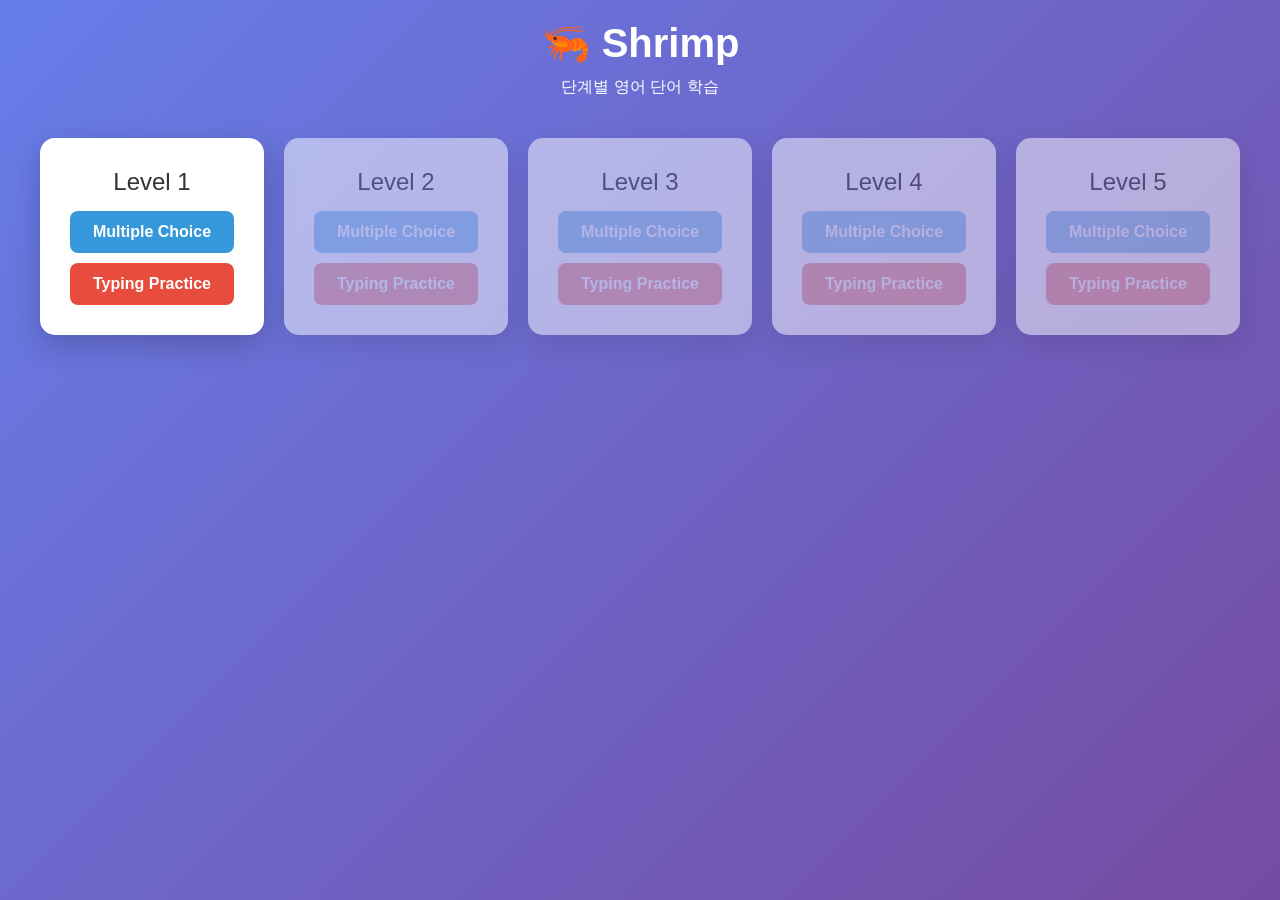
==== commit e5efd594: "Update index.html" ====
--- a/index.html
+++ b/index.html
@@ -1,301 +1,1037 @@
 <!DOCTYPE html>
 <html lang="ko">
 <head>
-<meta charset="UTF-8">
-<meta name="viewport" content="width=device-width, initial-scale=1.0">
-<title>TOPIK Vocabulary Trainer</title>
-<style>
-body { font-family: Arial, sans-serif; margin:20px; }
-.level-grid { display:flex; gap:10px; flex-wrap:wrap; }
-.level-card { border:1px solid #ccc; padding:10px; width:180px; border-radius:5px; position:relative; }
-.level-card.disabled { opacity:0.5; }
-.mode-btn { display:block; margin:5px 0; width:100%; }
-.status-badge { background:#f0f0f0; padding:2px 5px; font-size:0.8em; border-radius:3px; }
-#learningMode { display:none; margin-top:20px; }
-#learningMode.active { display:block; }
-.choice-btn { display:block; margin:5px 0; width:100%; padding:5px; }
-.choice-btn.correct { background: #c8f7c5; }
-.choice-btn.incorrect { background: #f7c5c5; }
-.selected { font-weight:bold; }
-#mcFeedback, #tpFeedback { margin-top:10px; display:none; font-weight:bold; }
-#mcFeedback.show, #tpFeedback.show { display:block; }
-#mcFeedback.correct, #tpFeedback.correct { color:green; }
-#mcFeedback.incorrect, #tpFeedback.incorrect { color:red; }
-.example-sentence { font-size:0.9em; color:#555; margin-bottom:5px; }
-.input-box { width:30px; text-align:center; margin:2px; font-size:1.2em; }
-#tpSubmitBtn { margin-top:10px; padding:5px 10px; }
-</style>
+    <meta charset="UTF-8">
+    <meta name="viewport" content="width=device-width, initial-scale=1.0">
+    <title>Shrimp - Vocabulary Learning</title>
+    <style>
+        * {
+            margin: 0;
+            padding: 0;
+            box-sizing: border-box;
+        }
+
+        body {
+            font-family: 'Segoe UI', Tahoma, Geneva, Verdana, sans-serif;
+            background: linear-gradient(135deg, #667eea 0%, #764ba2 100%);
+            min-height: 100vh;
+            padding: 20px;
+        }
+
+        .container {
+            max-width: 1200px;
+            margin: 0 auto;
+        }
+
+        .header {
+            text-align: center;
+            color: white;
+            margin-bottom: 40px;
+        }
+
+        .header h1 {
+            font-size: 2.5em;
+            margin-bottom: 10px;
+        }
+
+        .level-selection {
+            display: grid;
+            grid-template-columns: repeat(auto-fit, minmax(200px, 1fr));
+            gap: 20px;
+            margin-bottom: 40px;
+        }
+
+        .level-card {
+            background: white;
+            border-radius: 15px;
+            padding: 30px;
+            text-align: center;
+            box-shadow: 0 10px 30px rgba(0, 0, 0, 0.2);
+            transition: all 0.3s ease;
+        }
+
+        .level-card:hover:not(.disabled) {
+            transform: translateY(-5px);
+            box-shadow: 0 15px 40px rgba(0, 0, 0, 0.3);
+        }
+
+        .level-card.disabled {
+            opacity: 0.5;
+            cursor: not-allowed;
+        }
+
+        .level-title {
+            font-size: 1.5em;
+            color: #333;
+            margin-bottom: 15px;
+        }
+
+        .mode-buttons {
+            display: flex;
+            gap: 10px;
+            flex-direction: column;
+        }
+
+        .mode-btn {
+            padding: 12px 15px;
+            border: none;
+            border-radius: 8px;
+            font-size: 1em;
+            cursor: pointer;
+            transition: all 0.3s ease;
+            font-weight: 600;
+        }
+
+        .mode-btn.mc {
+            background: #3498db;
+            color: white;
+        }
+
+        .mode-btn.mc:hover:not(:disabled) {
+            background: #2980b9;
+        }
+
+        .mode-btn.tp {
+            background: #e74c3c;
+            color: white;
+        }
+
+        .mode-btn.tp:hover:not(:disabled) {
+            background: #c0392b;
+        }
+
+        .mode-btn:disabled {
+            opacity: 0.5;
+            cursor: not-allowed;
+        }
+
+        .status-badge {
+            display: inline-block;
+            background: #2ecc71;
+            color: white;
+            padding: 5px 10px;
+            border-radius: 20px;
+            font-size: 0.8em;
+            margin-top: 10px;
+        }
+
+        /* Learning Mode Styles */
+        .learning-mode {
+            display: none;
+        }
+
+        .learning-mode.active {
+            display: block;
+        }
+
+        .learning-container {
+            background: white;
+            border-radius: 15px;
+            padding: 40px;
+            box-shadow: 0 10px 40px rgba(0, 0, 0, 0.2);
+        }
+
+        .learning-header {
+            display: flex;
+            justify-content: space-between;
+            align-items: center;
+            margin-bottom: 30px;
+            border-bottom: 2px solid #ecf0f1;
+            padding-bottom: 20px;
+        }
+
+        .learning-title {
+            font-size: 1.8em;
+            color: #333;
+        }
+
+        .progress-info {
+            text-align: right;
+            color: #666;
+        }
+
+        .progress-bar {
+            width: 100%;
+            height: 8px;
+            background: #ecf0f1;
+            border-radius: 10px;
+            margin-top: 10px;
+            overflow: hidden;
+        }
+
+        .progress-fill {
+            height: 100%;
+            background: #2ecc71;
+            transition: width 0.3s ease;
+        }
+
+        .question-container {
+            text-align: center;
+            margin: 40px 0;
+        }
+
+        .question-text {
+            font-size: 2.5em;
+            color: #333;
+            margin-bottom: 30px;
+            font-weight: 600;
+        }
+
+        .pos-label {
+            font-size: 0.9em;
+            color: #7f8c8d;
+            margin-bottom: 5px;
+        }
+
+        .example-sentence {
+            font-size: 1.1em;
+            color: #555;
+            font-style: italic;
+            margin-top: 15px;
+            padding: 15px;
+            background: #f8f9fa;
+            border-left: 4px solid #3498db;
+        }
+
+        /* Multiple Choice */
+        .choices {
+            display: grid;
+            grid-template-columns: repeat(2, 1fr);
+            gap: 15px;
+            margin-top: 30px;
+        }
+
+        .choice-btn {
+            padding: 20px;
+            font-size: 1.1em;
+            border: 2px solid #bdc3c7;
+            background: white;
+            border-radius: 8px;
+            cursor: pointer;
+            transition: all 0.3s ease;
+        }
+
+        .choice-btn:hover {
+            border-color: #3498db;
+            background: #ecf0f1;
+        }
+
+        .choice-btn.selected.correct {
+            background: #2ecc71;
+            border-color: #27ae60;
+            color: white;
+        }
+
+        .choice-btn.selected.incorrect {
+            background: #e74c3c;
+            border-color: #c0392b;
+            color: white;
+        }
+
+        .choice-btn:disabled {
+            cursor: not-allowed;
+        }
+
+        /* Typing Practice */
+        .typing-container {
+            margin-top: 30px;
+        }
+
+        .input-boxes {
+            display: flex;
+            gap: 5px;
+            justify-content: center;
+            flex-wrap: wrap;
+            margin: 30px 0;
+        }
+
+        .input-box {
+            width: 40px;
+            height: 50px;
+            border: 2px solid #bdc3c7;
+            border-radius: 5px;
+            text-align: center;
+            font-size: 1.2em;
+            font-weight: 600;
+            transition: all 0.2s ease;
+        }
+
+        .input-box:focus {
+            outline: none;
+            border-color: #3498db;
+            box-shadow: 0 0 10px rgba(52, 152, 219, 0.3);
+        }
+
+        .input-box.correct {
+            background: #2ecc71;
+            color: white;
+            border-color: #27ae60;
+        }
+
+        .input-box.incorrect {
+            background: #e74c3c;
+            color: white;
+            border-color: #c0392b;
+        }
+
+        .input-box:disabled {
+            cursor: not-allowed;
+        }
+
+        /* Feedback */
+        .feedback {
+            margin-top: 20px;
+            padding: 15px;
+            border-radius: 8px;
+            font-size: 1.1em;
+            font-weight: 600;
+            display: none;
+        }
+
+        .feedback.show {
+            display: block;
+        }
+
+        .feedback.correct {
+            background: #d4edda;
+            color: #155724;
+            border: 1px solid #c3e6cb;
+        }
+
+        .feedback.incorrect {
+            background: #f8d7da;
+            color: #721c24;
+            border: 1px solid #f5c6cb;
+        }
+
+        /* Result Modal */
+        .result-modal {
+            display: none;
+            position: fixed;
+            top: 0;
+            left: 0;
+            width: 100%;
+            height: 100%;
+            background: rgba(0, 0, 0, 0.7);
+            justify-content: center;
+            align-items: center;
+            z-index: 1000;
+        }
+
+        .result-modal.show {
+            display: flex;
+        }
+
+        .result-content {
+            background: white;
+            padding: 40px;
+            border-radius: 15px;
+            text-align: center;
+            max-width: 500px;
+        }
+
+        .result-title {
+            font-size: 2em;
+            margin-bottom: 20px;
+            color: #333;
+        }
+
+        .result-score {
+            font-size: 3em;
+            font-weight: 700;
+            margin: 20px 0;
+            color: #3498db;
+        }
+
+        .result-message {
+            font-size: 1.2em;
+            margin: 20px 0;
+            color: #555;
+        }
+
+        .result-buttons {
+            display: flex;
+            gap: 15px;
+            margin-top: 30px;
+            justify-content: center;
+        }
+
+        .result-btn {
+            padding: 12px 25px;
+            border: none;
+            border-radius: 8px;
+            font-size: 1em;
+            font-weight: 600;
+            cursor: pointer;
+            transition: all 0.3s ease;
+        }
+
+        .result-btn.retry {
+            background: #3498db;
+            color: white;
+        }
+
+        .result-btn.retry:hover {
+            background: #2980b9;
+        }
+
+        .result-btn.home {
+            background: #95a5a6;
+            color: white;
+        }
+
+        .result-btn.home:hover {
+            background: #7f8c8d;
+        }
+
+        .action-buttons {
+            display: flex;
+            gap: 15px;
+            margin-top: 30px;
+            justify-content: center;
+        }
+
+        .action-btn {
+            padding: 12px 25px;
+            border: none;
+            border-radius: 8px;
+            font-size: 1em;
+            font-weight: 600;
+            cursor: pointer;
+            transition: all 0.3s ease;
+        }
+
+        .action-btn.next {
+            background: #3498db;
+            color: white;
+        }
+
+        .action-btn.next:hover {
+            background: #2980b9;
+        }
+
+        .action-btn.back {
+            background: #95a5a6;
+            color: white;
+        }
+
+        .action-btn.back:hover {
+            background: #7f8c8d;
+        }
+
+        .action-btn:disabled {
+            opacity: 0.5;
+            cursor: not-allowed;
+        }
+    </style>
 </head>
 <body>
-
-<h1>TOPIK Vocabulary Trainer</h1>
-
-<div id="levelSelection">
-  <h2>Level Selection</h2>
-  <div class="level-grid" id="levelGrid"></div>
-</div>
-
-<div id="learningMode">
-  <h2 id="modeTitle"></h2>
-
-  <!-- MC Mode -->
-  <div id="mcMode">
-    <div id="koreanWord" style="font-size:1.5em; margin-bottom:5px;"></div>
-    <div id="choices"></div>
-    <div id="mcFeedback"></div>
-    <button id="mcNextBtn" onclick="nextMCQuestion()">Next</button>
-  </div>
-
-  <!-- TP Mode -->
-  <div id="tpMode">
-    <div id="posLabel"></div>
-    <div id="englishWord" style="font-size:1.5em; margin-bottom:5px;"></div>
-    <div id="exampleSentence" class="example-sentence"></div>
-    <div id="inputBoxes"></div>
-    <div id="tpFeedback"></div>
-    <button id="tpSubmitBtn" onclick="submitTypingPractice()">제출</button>
-  </div>
-</div>
-
-<script>
-// 전역 상태
-let currentLevel = null;
-let currentMode = null;
-let levelData = {};
-let currentQuestions = [];
-let currentQuestionIndex = 0;
-let score = 0;
-let answered = false;
-
-// localStorage 키
-const STORAGE_KEY = 'vocabProgress';
-
-// 초기화
-initializeApp();
-
-// 예시 레벨 데이터 (실제 데이터로 교체 가능)
-levelData = {
-    1: [
-        { id:1, korean:'사과', english:'apple', pos:'명사', example:'나는 사과를 먹었다.' },
-        { id:2, korean:'먹다', english:'eat', pos:'동사', example:'밥을 먹다.' },
-        { id:3, korean:'빠르다', english:'fast', pos:'형용사', example:'그는 빠르다.' },
-        { id:4, korean:'책상', english:'desk', pos:'명사', example:'책상 위에 책이 있다.' },
-        { id:5, korean:'크다', english:'big', pos:'형용사', example:'집이 크다.' },
-        // 30개 이상 추가 가능
-    ],
-    2: [],
-    3: [],
-    4: [],
-    5: []
-};
-
-function initializeApp() {
-    loadProgressFromStorage();
-    renderLevelSelection();
-}
-
-// localStorage 로드
-function loadProgressFromStorage() {
-    const saved = localStorage.getItem(STORAGE_KEY);
-    if (!saved) {
-        initializeProgress();
-        return;
-    }
-    window.progress = JSON.parse(saved);
-}
-
-function initializeProgress() {
-    window.progress = { levels: {} };
-    for (let i=1; i<=5; i++) {
-        window.progress.levels[i] = { mcPassed:false, tpPassed:false, mcScore:0, tpScore:0 };
-    }
-    saveProgressToStorage();
-}
-
-function saveProgressToStorage() {
-    localStorage.setItem(STORAGE_KEY, JSON.stringify(window.progress));
-}
-
-// 레벨 선택
-function renderLevelSelection() {
-    const levelGrid = document.getElementById('levelGrid');
-    levelGrid.innerHTML = '';
-
-    for (let i=1; i<=5; i++) {
-        const levelInfo = window.progress.levels[i];
-        const isUnlocked = i===1 || (window.progress.levels[i-1].mcPassed && window.progress.levels[i-1].tpPassed);
-
-        const card = document.createElement('div');
-        card.className = `level-card ${isUnlocked?'':'disabled'}`;
-
-        let statusHTML = '';
-        if (levelInfo.mcPassed && levelInfo.tpPassed) {
-            statusHTML = '<div class="status-badge">✓ 완료</div>';
-        }
-
-        let mcScoreText = levelInfo.mcScore ? `MC: ${levelInfo.mcScore}/${levelData[i].length}` : '';
-        let tpScoreText = levelInfo.tpScore ? `TP: ${levelInfo.tpScore}/${levelData[i].length}` : '';
-
-        card.innerHTML = `
-            <div class="level-title">Level ${i}</div>
-            <div class="mode-buttons">
-                <button class="mode-btn mc" ${isUnlocked?'':'disabled'} onclick="startMode(${i}, 'mc')">Multiple Choice</button>
-                <button class="mode-btn tp" ${isUnlocked?'':'disabled'} onclick="startMode(${i}, 'tp')">Typing Practice</button>
+    <div class="container">
+        <div class="header">
+            <h1>🦐 Shrimp</h1>
+            <p>단계별 영어 단어 학습</p>
+        </div>
+
+        <!-- Level Selection Screen -->
+        <div id="levelSelection">
+            <div class="level-selection" id="levelGrid"></div>
+        </div>
+
+        <!-- Learning Mode Screen -->
+        <div id="learningMode" class="learning-mode">
+            <div class="learning-container">
+                <div class="learning-header">
+                    <div>
+                        <div class="learning-title" id="modeTitle"></div>
+                        <div class="progress-info">
+                            <span id="questionCounter">1 / 30</span>
+                            <div class="progress-bar">
+                                <div class="progress-fill" id="progressFill" style="width: 0%"></div>
+                            </div>
+                        </div>
+                    </div>
+                    <button class="action-btn back" onclick="backToLevelSelection()">← 돌아가기</button>
+                </div>
+
+                <!-- Multiple Choice Mode -->
+                <div id="mcMode">
+                    <div class="question-container">
+                        <div class="pos-label" id="mcPosLabel"></div>
+                        <div class="question-text" id="koreanWord"></div>
+                        <div class="example-sentence" id="mcExampleSentence"></div>
+                        <div class="choices" id="choices"></div>
+                        <div class="feedback" id="mcFeedback"></div>
+                        <div class="action-buttons">
+                            <button class="action-btn next" id="mcNextBtn" onclick="nextMCQuestion()" disabled>다음</button>
+                        </div>
+                    </div>
+                </div>
+
+                <!-- Typing Practice Mode -->
+                <div id="tpMode">
+                    <div class="question-container">
+                        <div class="pos-label" id="posLabel"></div>
+                        <div class="question-text" id="englishWord"></div>
+                        <div class="example-sentence" id="exampleSentence"></div>
+                        <div class="typing-container">
+                            <div class="input-boxes" id="inputBoxes"></div>
+                            <div class="feedback" id="tpFeedback"></div>
+                            <div class="action-buttons">
+                                <button class="action-btn next" id="tpSubmitBtn" onclick="submitTypingPractice()">제출</button>
+                            </div>
+                        </div>
+                    </div>
+                </div>
             </div>
-            ${statusHTML}
-            <div class="status-badge" style="margin-top:10px;">${mcScoreText} ${tpScoreText}</div>
-        `;
-        levelGrid.appendChild(card);
-    }
-
-    document.getElementById('levelSelection').style.display='block';
-    document.getElementById('learningMode').classList.remove('active');
-}
-
-// 모드 시작
-function startMode(level, mode) {
-    currentLevel=level;
-    currentMode=mode;
-    currentQuestionIndex=0;
-    score=0;
-    answered=false;
-
-    currentQuestions = [...levelData[level]].sort(()=>Math.random()-0.5);
-
-    document.getElementById('levelSelection').style.display='none';
-    document.getElementById('learningMode').classList.add('active');
-
-    document.getElementById('mcMode').style.display = mode==='mc'?'block':'none';
-    document.getElementById('tpMode').style.display = mode==='tp'?'block':'none';
-    document.getElementById('modeTitle').textContent = mode==='mc'?`Level ${level} - Multiple Choice`:`Level ${level} - Typing Practice`;
-
-    if(mode==='mc') displayMCQuestion();
-    else displayTPQuestion();
-}
-
-// MC 문제
-function displayMCQuestion() {
-    if(currentQuestionIndex>=currentQuestions.length) { showResultModal(); return; }
-    answered=false;
-    document.getElementById('mcFeedback').classList.remove('show');
-    document.getElementById('mcNextBtn').disabled=true;
-
-    const q = currentQuestions[currentQuestionIndex];
-    document.getElementById('koreanWord').innerHTML = `<div class="pos-label">(${q.pos})</div>${q.korean}`;
-
-    if(!document.getElementById('mcExampleSentence')) {
-        const exampleDiv = document.createElement('div');
-        exampleDiv.id='mcExampleSentence';
-        exampleDiv.className='example-sentence';
-        document.getElementById('mcMode').appendChild(exampleDiv);
-    }
-    document.getElementById('mcExampleSentence').textContent = `"${q.example}"`;
-
-    const answers=[q.english];
-    const others=currentQuestions.filter(x=>x.id!==q.id);
-    while(answers.length<4) {
-        const r=others[Math.floor(Math.random()*others.length)].english;
-        if(!answers.includes(r)) answers.push(r);
-    }
-    answers.sort(()=>Math.random()-0.5);
-
-    const choicesDiv=document.getElementById('choices');
-    choicesDiv.innerHTML='';
-    answers.forEach((a, idx)=>{
-        const btn=document.createElement('button');
-        btn.className='choice-btn';
-        btn.textContent=a;
-        btn.onclick=()=>selectMCAnswer(a,q.english,idx);
-        choicesDiv.appendChild(btn);
-    });
-}
-
-function selectMCAnswer(selected, correct, idx){
-    if(answered) return;
-    answered=true;
-    const isCorrect=selected===correct;
-    if(isCorrect) score++;
-
-    const choiceBtns=document.querySelectorAll('.choice-btn');
-    choiceBtns.forEach((btn,i)=>{
-        btn.disabled=true;
-        if(i===idx) btn.classList.add('selected', isCorrect?'correct':'incorrect');
-    });
-
-    const feedback=document.getElementById('mcFeedback');
-    feedback.textContent=isCorrect?'✓ 정답입니다!':`✗ 오답입니다. 정답: ${correct}`;
-    feedback.classList.add('show', isCorrect?'correct':'incorrect');
-    document.getElementById('mcNextBtn').disabled=false;
-}
-
-function nextMCQuestion(){
-    currentQuestionIndex++;
-    if(currentQuestionIndex>=currentQuestions.length) showResultModal();
-    else displayMCQuestion();
-}
-
-// TP 문제
-function displayTPQuestion(){
-    if(currentQuestionIndex>=currentQuestions.length) { showResultModal(); return; }
-    answered=false;
-    document.getElementById('tpFeedback').classList.remove('show');
-    document.getElementById('tpSubmitBtn').disabled=false;
-
-    const q=currentQuestions[currentQuestionIndex];
-    document.getElementById('posLabel').textContent=`(${q.pos})`;
-    document.getElementById('englishWord').textContent=q.english;
-    document.getElementById('exampleSentence').textContent=`"${q.example}"`;
-
-    const inputBoxes=document.getElementById('inputBoxes');
-    inputBoxes.innerHTML='';
-    for(let i=0;i<q.korean.length;i++){
-        const input=document.createElement('input');
-        input.type='text';
-        input.className='input-box';
-        input.maxLength=1;
-        input.onkeydown=(e)=>{
-            if(e.key==='Backspace'){ e.preventDefault(); input.value=''; if(i>0) inputBoxes.children[i-1].focus();}
-            if(e.key==='Enter'){ e.preventDefault(); submitTypingPractice();}
-        };
-        inputBoxes.appendChild(input);
-    }
-    if(inputBoxes.children.length>0) inputBoxes.children[0].focus();
-}
-
-function submitTypingPractice(){
-    if(answered) return;
-    answered=true;
-    const q=currentQuestions[currentQuestionIndex];
-    const inputBoxes=Array.from(document.querySelectorAll('.input-box'));
-    const userAnswer=inputBoxes.map(box=>box.value).join('');
-    const isCorrect=userAnswer===q.korean;
-    if(isCorrect) score++;
-
-    inputBoxes.forEach((box,idx)=>{
-        box.disabled=true;
-        if(userAnswer[idx]===q.korean[idx]) box.classList.add('correct');
-        else box.classList.add('incorrect');
-    });
-
-    const feedback=document.getElementById('tpFeedback');
-    feedback.textContent=isCorrect?'✓ 정답입니다!':`✗ 오답입니다. 정답: ${q.korean}`;
-    feedback.classList.add('show', isCorrect?'correct':'incorrect');
-    document.getElementById('tpSubmitBtn').disabled=true;
-}
-
-// 결과
-function showResultModal(){
-    const total=currentQuestions.length;
-    const passScore=Math.ceil(total*0.9);
-    const passed=score>=passScore;
-    alert(`테스트 완료!\n점수: ${score}/${total}\n${passed?'합격!':'불합격'}`);
-
-    const levelInfo=window.progress.levels[currentLevel];
-    if(currentMode==='mc'){ levelInfo.mcScore=score; if(passed) levelInfo.mcPassed=true;}
-    if(currentMode==='tp'){ levelInfo.tpScore=score; if(passed) levelInfo.tpPassed=true;}
-    saveProgressToStorage();
-    renderLevelSelection();
-}
-</script>
+        </div>
+
+        <!-- Result Modal -->
+        <div class="result-modal" id="resultModal">
+            <div class="result-content">
+                <div class="result-title" id="resultTitle"></div>
+                <div class="result-score" id="resultScore"></div>
+                <div class="result-message" id="resultMessage"></div>
+                <div class="result-buttons">
+                    <button class="result-btn retry" id="retryBtn" onclick="retryMode()">재시도</button>
+                    <button class="result-btn home" onclick="backToLevelSelection()">돌아가기</button>
+                </div>
+            </div>
+        </div>
+    </div>
+
+    <script>
+        // 전역 상태
+        let currentLevel = null;
+        let currentMode = null;
+        let levelData = {};
+        let currentQuestions = [];
+        let currentQuestionIndex = 0;
+        let score = 0;
+        let answered = false;
+
+        // localStorage 키
+        const STORAGE_KEY = 'vocabProgress';
+
+        // 초기화
+        function initializeApp() {
+            loadProgressFromStorage();
+            loadLevelData();
+            renderLevelSelection();
+        }
+
+        // Level 데이터 로드 (TOPIK 시험 출제 단어)
+        function loadLevelData() {
+            levelData = {
+                1: [ // TOPIK II 3급 (중급 1)
+                    { id: 1, english: "advantage", korean: "장점", pos: "noun", example: "The advantage of this product is the quality." },
+                    { id: 2, english: "agriculture", korean: "농업", pos: "noun", example: "Agriculture is important for our country." },
+                    { id: 3, english: "announce", korean: "공지하다", pos: "verb", example: "The school announced the new schedule." },
+                    { id: 4, english: "approach", korean: "접근", pos: "noun", example: "A new approach to problem solving." },
+                    { id: 5, english: "arrange", korean: "정렬하다", pos: "verb", example: "Arrange the books on the shelf." },
+                    { id: 6, english: "attempt", korean: "시도", pos: "noun", example: "His attempt to win was successful." },
+                    { id: 7, english: "attract", korean: "끌다", pos: "verb", example: "This event attracts many visitors." },
+                    { id: 8, english: "authority", korean: "권위", pos: "noun", example: "The authority made a decision." },
+                    { id: 9, english: "awareness", korean: "인식", pos: "noun", example: "Awareness of safety is important." },
+                    { id: 10, english: "background", korean: "배경", pos: "noun", example: "His background is in engineering." },
+                    { id: 11, english: "balance", korean: "균형", pos: "noun", example: "Maintain a balance between work and life." },
+                    { id: 12, english: "barrier", korean: "장벽", pos: "noun", example: "Language is a barrier to communication." },
+                    { id: 13, english: "basement", korean: "지하실", pos: "noun", example: "The basement is dark and cold." },
+                    { id: 14, english: "behavior", korean: "행동", pos: "noun", example: "His behavior was very strange." },
+                    { id: 15, english: "benefit", korean: "이점", pos: "noun", example: "Exercise has many health benefits." },
+                    { id: 16, english: "broadcast", korean: "방송하다", pos: "verb", example: "The game will be broadcast live." },
+                    { id: 17, english: "budget", korean: "예산", pos: "noun", example: "The government approved the budget." },
+                    { id: 18, english: "burden", korean: "부담", pos: "noun", example: "This is a heavy burden to carry." },
+                    { id: 19, english: "campaign", korean: "캠페인", pos: "noun", example: "The marketing campaign was successful." },
+                    { id: 20, english: "capacity", korean: "용량", pos: "noun", example: "The stadium has a large capacity." },
+                    { id: 21, english: "capture", korean: "포착하다", pos: "verb", example: "The camera captured a beautiful moment." },
+                    { id: 22, english: "career", korean: "경력", pos: "noun", example: "She has a successful career." },
+                    { id: 23, english: "casual", korean: "캐주얼한", pos: "adjective", example: "He wore casual clothes." },
+                    { id: 24, english: "category", korean: "범주", pos: "noun", example: "Books are divided into categories." },
+                    { id: 25, english: "challenge", korean: "도전", pos: "noun", example: "This is a big challenge." },
+                    { id: 26, english: "character", korean: "성격", pos: "noun", example: "She has a strong character." },
+                    { id: 27, english: "circumstance", korean: "상황", pos: "noun", example: "Under these circumstances, we must act." },
+                    { id: 28, english: "claim", korean: "주장하다", pos: "verb", example: "He claims to be the winner." },
+                    { id: 29, english: "clarify", korean: "명확히하다", pos: "verb", example: "Please clarify your position." },
+                    { id: 30, english: "classify", korean: "분류하다", pos: "verb", example: "Classify these items by color." }
+                ],
+                2: [ // TOPIK II 4급 (중급 2)
+                    { id: 1, english: "collaborate", korean: "협력하다", pos: "verb", example: "We should collaborate on this project." },
+                    { id: 2, english: "commercial", korean: "상업적인", pos: "adjective", example: "This is a commercial building." },
+                    { id: 3, english: "commission", korean: "위원회", pos: "noun", example: "The commission made a decision." },
+                    { id: 4, english: "commitment", korean: "약속", pos: "noun", example: "He made a commitment to excellence." },
+                    { id: 5, english: "commodity", korean: "상품", pos: "noun", example: "Oil is a valuable commodity." },
+                    { id: 6, english: "common", korean: "공통의", pos: "adjective", example: "They have common interests." },
+                    { id: 7, english: "communicate", korean: "소통하다", pos: "verb", example: "We need to communicate better." },
+                    { id: 8, english: "community", korean: "커뮤니티", pos: "noun", example: "The community supports local businesses." },
+                    { id: 9, english: "comparable", korean: "비교할 수 있는", pos: "adjective", example: "These prices are comparable." },
+                    { id: 10, english: "comparative", korean: "비교의", pos: "adjective", example: "A comparative study was conducted." },
+                    { id: 11, english: "compare", korean: "비교하다", pos: "verb", example: "Compare the two products." },
+                    { id: 12, english: "competition", korean: "경쟁", pos: "noun", example: "The competition is fierce." },
+                    { id: 13, english: "compile", korean: "편집하다", pos: "verb", example: "The team compiled the report." },
+                    { id: 14, english: "complement", korean: "보완", pos: "noun", example: "This color is a nice complement." },
+                    { id: 15, english: "complex", korean: "복잡한", pos: "adjective", example: "This is a complex problem." },
+                    { id: 16, english: "component", korean: "구성 요소", pos: "noun", example: "Each component is important." },
+                    { id: 17, english: "comprehensive", korean: "포괄적인", pos: "adjective", example: "A comprehensive review was done." },
+                    { id: 18, english: "comprise", korean: "포함하다", pos: "verb", example: "The team comprises five members." },
+                    { id: 19, english: "compromise", korean: "타협", pos: "noun", example: "We reached a compromise." },
+                    { id: 20, english: "computation", korean: "계산", pos: "noun", example: "Mathematical computation is required." },
+                    { id: 21, english: "concentrate", korean: "집중하다", pos: "verb", example: "Concentrate on your studies." },
+                    { id: 22, english: "concern", korean: "관심", pos: "noun", example: "This is my main concern." },
+                    { id: 23, english: "conclude", korean: "결론짓다", pos: "verb", example: "The meeting concluded successfully." },
+                    { id: 24, english: "concurrent", korean: "동시의", pos: "adjective", example: "These events are concurrent." },
+                    { id: 25, english: "conference", korean: "회의", pos: "noun", example: "The conference starts tomorrow." },
+                    { id: 26, english: "confidence", korean: "자신감", pos: "noun", example: "She spoke with confidence." },
+                    { id: 27, english: "confirm", korean: "확인하다", pos: "verb", example: "Please confirm your attendance." },
+                    { id: 28, english: "conflict", korean: "갈등", pos: "noun", example: "There is a conflict between them." },
+                    { id: 29, english: "confront", korean: "맞서다", pos: "verb", example: "We must confront the issues." },
+                    { id: 30, english: "confusion", korean: "혼란", pos: "noun", example: "There is confusion about the rules." }
+                ],
+                3: [ // TOPIK II 4급 (중급 2)
+                    { id: 1, english: "consequence", korean: "결과", pos: "noun", example: "This has serious consequences." },
+                    { id: 2, english: "conservative", korean: "보수적인", pos: "adjective", example: "He has conservative views." },
+                    { id: 3, english: "consider", korean: "고려하다", pos: "verb", example: "Please consider this option." },
+                    { id: 4, english: "considerable", korean: "상당한", pos: "adjective", example: "A considerable amount of money." },
+                    { id: 5, english: "consist", korean: "이루어지다", pos: "verb", example: "The team consists of experts." },
+                    { id: 6, english: "consistency", korean: "일관성", pos: "noun", example: "We need consistency in our approach." },
+                    { id: 7, english: "constant", korean: "끊임없는", pos: "adjective", example: "There is constant noise outside." },
+                    { id: 8, english: "constitute", korean: "구성하다", pos: "verb", example: "These factors constitute the problem." },
+                    { id: 9, english: "constraint", korean: "제약", pos: "noun", example: "There are budget constraints." },
+                    { id: 10, english: "construct", korean: "건설하다", pos: "verb", example: "They will construct a new building." },
+                    { id: 11, english: "consultation", korean: "상담", pos: "noun", example: "Free consultation is available." },
+                    { id: 12, english: "consume", korean: "소비하다", pos: "verb", example: "People consume less during the crisis." },
+                    { id: 13, english: "consumer", korean: "소비자", pos: "noun", example: "Consumer satisfaction is important." },
+                    { id: 14, english: "consumption", korean: "소비", pos: "noun", example: "Energy consumption is rising." },
+                    { id: 15, english: "contact", korean: "연락", pos: "noun", example: "Contact me if you need help." },
+                    { id: 16, english: "contain", korean: "포함하다", pos: "verb", example: "The box contains books." },
+                    { id: 17, english: "contemporary", korean: "현대의", pos: "adjective", example: "Contemporary art is interesting." },
+                    { id: 18, english: "context", korean: "맥락", pos: "noun", example: "Understand the context first." },
+                    { id: 19, english: "continual", korean: "계속된", pos: "adjective", example: "Continual improvement is needed." },
+                    { id: 20, english: "continue", korean: "계속하다", pos: "verb", example: "The project will continue." },
+                    { id: 21, english: "contract", korean: "계약", pos: "noun", example: "Sign the contract carefully." },
+                    { id: 22, english: "contradict", korean: "모순되다", pos: "verb", example: "This contradicts what you said." },
+                    { id: 23, english: "contrast", korean: "대조", pos: "noun", example: "There is a sharp contrast." },
+                    { id: 24, english: "contribute", korean: "기여하다", pos: "verb", example: "Everyone should contribute ideas." },
+                    { id: 25, english: "contribution", korean: "기여", pos: "noun", example: "His contribution was significant." },
+                    { id: 26, english: "control", korean: "통제", pos: "noun", example: "Control the situation carefully." },
+                    { id: 27, english: "convention", korean: "관례", pos: "noun", example: "Follow the convention." },
+                    { id: 28, english: "conversation", korean: "대화", pos: "noun", example: "We had a good conversation." },
+                    { id: 29, english: "convert", korean: "변환하다", pos: "verb", example: "Convert the file to PDF." },
+                    { id: 30, english: "cooperate", korean: "협력하다", pos: "verb", example: "Please cooperate with us." }
+                ],
+                4: [ // TOPIK II 5급 (고급 1)
+                    { id: 1, english: "coordinate", korean: "조정하다", pos: "verb", example: "Coordinate the team efforts." },
+                    { id: 2, english: "corporation", korean: "기업", pos: "noun", example: "The corporation is expanding." },
+                    { id: 3, english: "correspond", korean: "상응하다", pos: "verb", example: "This corresponds to the previous data." },
+                    { id: 4, english: "correspondence", korean: "서신", pos: "noun", example: "Keep the correspondence filed." },
+                    { id: 5, english: "corridor", korean: "복도", pos: "noun", example: "The corridor is long." },
+                    { id: 6, english: "corruption", korean: "부패", pos: "noun", example: "Fight against corruption." },
+                    { id: 7, english: "council", korean: "위원회", pos: "noun", example: "The council met today." },
+                    { id: 8, english: "counsel", korean: "조언", pos: "noun", example: "Seek legal counsel." },
+                    { id: 9, english: "counter", korean: "대응하다", pos: "verb", example: "Counter the attack effectively." },
+                    { id: 10, english: "countless", korean: "무수한", pos: "adjective", example: "There are countless possibilities." },
+                    { id: 11, english: "couple", korean: "한 쌍", pos: "noun", example: "The couple got married." },
+                    { id: 12, english: "courageous", korean: "용감한", pos: "adjective", example: "A courageous decision." },
+                    { id: 13, english: "courtesy", korean: "예의", pos: "noun", example: "Show courtesy to others." },
+                    { id: 14, english: "coverage", korean: "범위", pos: "noun", example: "Insurance coverage is important." },
+                    { id: 15, english: "craft", korean: "만들다", pos: "verb", example: "Craft a perfect plan." },
+                    { id: 16, english: "crash", korean: "충돌", pos: "noun", example: "The plane crash was tragic." },
+                    { id: 17, english: "credibility", korean: "신뢰성", pos: "noun", example: "Maintain credibility." },
+                    { id: 18, english: "credit", korean: "신용", pos: "noun", example: "Buy on credit." },
+                    { id: 19, english: "cricket", korean: "크리켓", pos: "noun", example: "Cricket is popular in India." },
+                    { id: 20, english: "criminal", korean: "범죄자", pos: "noun", example: "The criminal was caught." },
+                    { id: 21, english: "criteria", korean: "기준", pos: "noun", example: "Meet the criteria." },
+                    { id: 22, english: "critical", korean: "중요한", pos: "adjective", example: "This is critical timing." },
+                    { id: 23, english: "criticism", korean: "비판", pos: "noun", example: "Accept constructive criticism." },
+                    { id: 24, english: "crop", korean: "농작물", pos: "noun", example: "The crop failed this year." },
+                    { id: 25, english: "crucial", korean: "중요한", pos: "adjective", example: "This is a crucial moment." },
+                    { id: 26, english: "crude", korean: "원유", pos: "noun", example: "Crude oil prices rose." },
+                    { id: 27, english: "cruise", korean: "유람선", pos: "noun", example: "Take a cruise vacation." },
+                    { id: 28, english: "crystal", korean: "수정", pos: "noun", example: "A beautiful crystal glass." },
+                    { id: 29, english: "cultivate", korean: "재배하다", pos: "verb", example: "Cultivate good habits." },
+                    { id: 30, english: "curiosity", korean: "호기심", pos: "noun", example: "Curiosity killed the cat." }
+                ],
+                5: [ // TOPIK II 5급 (고급 1)
+                    { id: 1, english: "currency", korean: "화폐", pos: "noun", example: "The currency is strong." },
+                    { id: 2, english: "current", korean: "현재의", pos: "adjective", example: "The current situation." },
+                    { id: 3, english: "curriculum", korean: "교과과정", pos: "noun", example: "The curriculum is updated." },
+                    { id: 4, english: "cushion", korean: "쿠션", pos: "noun", example: "A soft cushion." },
+                    { id: 5, english: "custody", korean: "양육권", pos: "noun", example: "Child custody laws." },
+                    { id: 6, english: "customary", korean: "관례적인", pos: "adjective", example: "Customary practice." },
+                    { id: 7, english: "customer", korean: "고객", pos: "noun", example: "The customer is always right." },
+                    { id: 8, english: "cycle", korean: "순환", pos: "noun", example: "The economic cycle." },
+                    { id: 9, english: "database", korean: "데이터베이스", pos: "noun", example: "Access the database." },
+                    { id: 10, english: "deadline", korean: "마감기한", pos: "noun", example: "Meet the deadline." },
+                    { id: 11, english: "debate", korean: "토론", pos: "noun", example: "Join the debate." },
+                    { id: 12, english: "debris", korean: "잔해", pos: "noun", example: "Clean up the debris." },
+                    { id: 13, english: "decade", korean: "십년", pos: "noun", example: "Over a decade ago." },
+                    { id: 14, english: "decentralize", korean: "분산시키다", pos: "verb", example: "Decentralize the system." },
+                    { id: 15, english: "decent", korean: "괜찮은", pos: "adjective", example: "A decent salary." },
+                    { id: 16, english: "decide", korean: "결정하다", pos: "verb", example: "Decide quickly." },
+                    { id: 17, english: "decision", korean: "결정", pos: "noun", example: "Make a final decision." },
+                    { id: 18, english: "declaration", korean: "선언", pos: "noun", example: "The declaration was announced." },
+                    { id: 19, english: "decline", korean: "거절하다", pos: "verb", example: "Decline the offer politely." },
+                    { id: 20, english: "decode", korean: "해독하다", pos: "verb", example: "Decode the message." },
+                    { id: 21, english: "dedicate", korean: "헌신하다", pos: "verb", example: "Dedicate yourself to work." },
+                    { id: 22, english: "deduction", korean: "공제", pos: "noun", example: "Tax deduction." },
+                    { id: 23, english: "defendant", korean: "피고", pos: "noun", example: "The defendant was acquitted." },
+                    { id: 24, english: "defense", korean: "방어", pos: "noun", example: "National defense." },
+                    { id: 25, english: "deficit", korean: "적자", pos: "noun", example: "Budget deficit." },
+                    { id: 26, english: "definite", korean: "확실한", pos: "adjective", example: "A definite answer." },
+                    { id: 27, english: "definition", korean: "정의", pos: "noun", example: "Give a clear definition." },
+                    { id: 28, english: "degree", korean: "학위", pos: "noun", example: "Earn a degree." },
+                    { id: 29, english: "deliberate", korean: "의도적인", pos: "adjective", example: "A deliberate choice." },
+                    { id: 30, english: "delicate", korean: "섬세한", pos: "adjective", example: "Delicate handling required." }
+                ]
+            };
+        }
+
+        // localStorage에서 진행 상태 로드
+        function loadProgressFromStorage() {
+            const saved = localStorage.getItem(STORAGE_KEY);
+            if (!saved) {
+                initializeProgress();
+                return;
+            }
+            window.progress = JSON.parse(saved);
+        }
+
+        // 진행 상태 초기화
+        function initializeProgress() {
+            window.progress = {
+                levels: {}
+            };
+            for (let i = 1; i <= 5; i++) {
+                window.progress.levels[i] = {
+                    mcPassed: false,
+                    tpPassed: false,
+                    mcScore: 0,
+                    tpScore: 0,
+                    mcTotal: 0,
+                    tpTotal: 0
+                };
+            }
+            saveProgressToStorage();
+        }
+
+        // localStorage에 진행 상태 저장
+        function saveProgressToStorage() {
+            localStorage.setItem(STORAGE_KEY, JSON.stringify(window.progress));
+        }
+
+        // 레벨 선택 화면 렌더링
+        function renderLevelSelection() {
+            const levelGrid = document.getElementById('levelGrid');
+            levelGrid.innerHTML = '';
+
+            for (let i = 1; i <= 5; i++) {
+                const levelInfo = window.progress.levels[i];
+                const isUnlocked = i === 1 || (window.progress.levels[i - 1].mcPassed && window.progress.levels[i - 1].tpPassed);
+                
+                const card = document.createElement('div');
+                card.className = `level-card ${isUnlocked ? '' : 'disabled'}`;
+
+                let statusHTML = '';
+                if (levelInfo.mcPassed && levelInfo.tpPassed) {
+                    statusHTML = '<div class="status-badge">✓ 완료</div>';
+                }
+
+                let scoreHTML = '';
+                if (levelInfo.mcTotal > 0 || levelInfo.tpTotal > 0) {
+                    scoreHTML = '<div class="score-display">';
+                    if (levelInfo.mcTotal > 0) {
+                        scoreHTML += `<span class="mc-score">MC: ${levelInfo.mcScore}/${levelInfo.mcTotal}</span>`;
+                    }
+                    if (levelInfo.tpTotal > 0) {
+                        scoreHTML += `<span class="tp-score">TP: ${levelInfo.tpScore}/${levelInfo.tpTotal}</span>`;
+                    }
+                    scoreHTML += '</div>';
+                }
+
+                card.innerHTML = `
+                    <div class="level-title">Level ${i}</div>
+                    <div class="mode-buttons">
+                        <button class="mode-btn mc" ${isUnlocked ? '' : 'disabled'} onclick="startMode(${i}, 'mc')">
+                            Multiple Choice
+                        </button>
+                        <button class="mode-btn tp" ${isUnlocked ? '' : 'disabled'} onclick="startMode(${i}, 'tp')">
+                            Typing Practice
+                        </button>
+                    </div>
+                    ${scoreHTML}
+                    ${statusHTML}
+                `;
+                levelGrid.appendChild(card);
+            }
+
+            document.getElementById('levelSelection').style.display = 'block';
+            document.getElementById('learningMode').classList.remove('active');
+        }
+
+        // 학습 모드 시작
+        function startMode(level, mode) {
+            currentLevel = level;
+            currentMode = mode;
+            currentQuestionIndex = 0;
+            score = 0;
+            answered = false;
+
+            // 문제 순서 랜덤화
+            currentQuestions = [...levelData[level]].sort(() => Math.random() - 0.5);
+
+            document.getElementById('levelSelection').style.display = 'none';
+            document.getElementById('learningMode').classList.add('active');
+
+            // 모드별 UI 표시
+            document.getElementById('mcMode').style.display = mode === 'mc' ? 'block' : 'none';
+            document.getElementById('tpMode').style.display = mode === 'tp' ? 'block' : 'none';
+
+            const modeTitle = mode === 'mc' ? `Level ${level} - Multiple Choice` : `Level ${level} - Typing Practice`;
+            document.getElementById('modeTitle').textContent = modeTitle;
+
+            if (mode === 'mc') {
+                displayMCQuestion();
+            } else {
+                displayTPQuestion();
+            }
+        }
+
+        // Multiple Choice 문제 표시
+        function displayMCQuestion() {
+            if (currentQuestionIndex >= currentQuestions.length) {
+                showResultModal();
+                return;
+            }
+
+            answered = false;
+            document.getElementById('mcFeedback').classList.remove('show', 'correct', 'incorrect');
+            document.getElementById('mcNextBtn').disabled = true;
+
+            const question = currentQuestions[currentQuestionIndex];
+            document.getElementById('mcPosLabel').textContent = `(${question.pos})`;
+            document.getElementById('koreanWord').textContent = question.korean;
+            document.getElementById('mcExampleSentence').textContent = `"${question.example}"`;
+
+            // 보기 생성 (정답 + 3개 오답)
+            const answers = [question.english];
+            const otherWords = currentQuestions.filter(q => q.id !== question.id);
+            while (answers.length < 4) {
+                const randomWord = otherWords[Math.floor(Math.random() * otherWords.length)].english;
+                if (!answers.includes(randomWord)) {
+                    answers.push(randomWord);
+                }
+            }
+            answers.sort(() => Math.random() - 0.5);
+
+            const choicesDiv = document.getElementById('choices');
+            choicesDiv.innerHTML = '';
+            answers.forEach((answer, idx) => {
+                const btn = document.createElement('button');
+                btn.className = 'choice-btn';
+                btn.textContent = answer;
+                btn.onclick = () => selectMCAnswer(answer, question.english, idx);
+                choicesDiv.appendChild(btn);
+            });
+
+            updateProgress();
+        }
+
+        // MC 답변 선택
+        function selectMCAnswer(selected, correct, idx) {
+            if (answered) return;
+            answered = true;
+
+            const isCorrect = selected === correct;
+            if (isCorrect) score++;
+
+            const choiceBtns = document.querySelectorAll('.choice-btn');
+            choiceBtns.forEach((btn, i) => {
+                btn.disabled = true;
+                if (i === idx) {
+                    btn.classList.add('selected', isCorrect ? 'correct' : 'incorrect');
+                }
+            });
+
+            const feedback = document.getElementById('mcFeedback');
+            feedback.textContent = isCorrect ? '✓ 정답입니다!' : `✗ 오답입니다. 정답: ${correct}`;
+            feedback.classList.add('show', isCorrect ? 'correct' : 'incorrect');
+            document.getElementById('mcNextBtn').disabled = false;
+        }
+
+        // MC 다음 문제
+        function nextMCQuestion() {
+            currentQuestionIndex++;
+            if (currentQuestionIndex >= currentQuestions.length) {
+                showResultModal();
+            } else {
+                displayMCQuestion();
+            }
+        }
+
+        // Typing Practice 문제 표시
+        function displayTPQuestion() {
+            if (currentQuestionIndex >= currentQuestions.length) {
+                showResultModal();
+                return;
+            }
+
+            answered = false;
+            document.getElementById('tpFeedback').classList.remove('show', 'correct', 'incorrect');
+            document.getElementById('tpSubmitBtn').disabled = false;
+
+            const question = currentQuestions[currentQuestionIndex];
+            document.getElementById('posLabel').textContent = `(${question.pos})`;
+            document.getElementById('englishWord').textContent = question.english;
+            document.getElementById('exampleSentence').textContent = `"${question.example}"`;
+
+            // 입력 박스 생성
+            const inputBoxes = document.getElementById('inputBoxes');
+            inputBoxes.innerHTML = '';
+            for (let i = 0; i < question.korean.length; i++) {
+                const input = document.createElement('input');
+                input.type = 'text';
+                input.className = 'input-box';
+                input.dataset.index = i;
+                
+                // 한글 조합 완료 시에만 다음 박스로 이동
+                input.addEventListener('input', (e) => {
+                    const value = e.target.value;
+                    // 완전한 한글 한 글자가 입력되었는지 확인
+                    if (value.length === 1 && /[가-힣]/.test(value)) {
+                        if (i < question.korean.length - 1) {
+                            inputBoxes.children[i + 1].focus();
+                        }
+                    }
+                });
+
+                input.addEventListener('keydown', (e) => {
+                    if (e.key === 'Backspace') {
+                        e.preventDefault();
+                        input.value = '';
+                        if (i > 0) {
+                            inputBoxes.children[i - 1].focus();
+                        }
+                    } else if (e.key === 'Enter') {
+                        e.preventDefault();
+                        submitTypingPractice();
+                    }
+                });
+
+                inputBoxes.appendChild(input);
+            }
+
+            if (inputBoxes.children.length > 0) {
+                inputBoxes.children[0].focus();
+            }
+
+            updateProgress();
+        }
+
+        // TP 제출
+        function submitTypingPractice() {
+            if (answered) return;
+            answered = true;
+
+            const question = currentQuestions[currentQuestionIndex];
+            const inputBoxes = Array.from(document.querySelectorAll('.input-box'));
+            const userAnswer = inputBoxes.map(box => box.value).join('');
+            const isCorrect = userAnswer === question.korean;
+
+            if (isCorrect) score++;
+
+            inputBoxes.forEach((box, idx) => {
+                box.disabled = true;
+                if (userAnswer[idx] === question.korean[idx]) {
+                    box.classList.add('correct');
+                } else {
+                    box.classList.add('incorrect');
+                }
+            });
+
+            const feedback = document.getElementById('tpFeedback');
+            feedback.textContent = isCorrect ? '✓ 정답입니다!' : `✗ 오답입니다. 정답: ${question.korean}`;
+            feedback.classList.add('show', isCorrect ? 'correct' : 'incorrect');
+
+            document.getElementById('tpSubmitBtn').disabled = true;
+            
+            // 1초 후 자동으로 다음 문제로 이동
+            setTimeout(() => {
+                nextTPQuestion();
+            }, 1500);
+        }
+
+        // TP 다음 문제
+        function nextTPQuestion() {
+            currentQuestionIndex++;
+            if (currentQuestionIndex >= currentQuestions.length) {
+                showResultModal();
+            } else {
+                displayTPQuestion();
+            }
+        }
+
+        // 결과 모달 표시
+        function showResultModal() {
+            const passScore = 27; // 30문제 중 27문제 이상
+            const totalQuestions = currentQuestions.length;
+            const isPassed = score >= passScore;
+            const percentage = Math.round((score / totalQuestions) * 100);
+
+            document.getElementById('resultTitle').textContent = isPassed ? '축하합니다! 🎉' : '다시 시도해주세요 📝';
+            document.getElementById('resultScore').textContent = `${score} / ${totalQuestions}`;
+            document.getElementById('resultMessage').textContent = `정답률: ${percentage}% ${isPassed ? '통과했습니다!' : '통과하지 못했습니다.'}`;
+
+            // 진행 상태 저장
+            if (currentMode === 'mc') {
+                window.progress.levels[currentLevel].mcScore = score;
+                window.progress.levels[currentLevel].mcTotal = totalQuestions;
+                if (isPassed) {
+                    window.progress.levels[currentLevel].mcPassed = true;
+                }
+            } else {
+                window.progress.levels[currentLevel].tpScore = score;
+                window.progress.levels[currentLevel].tpTotal = totalQuestions;
+                if (isPassed) {
+                    window.progress.levels[currentLevel].tpPassed = true;
+                }
+            }
+            saveProgressToStorage();
+
+            // 레벨 클리어 확인 및 축하 메시지
+            const levelInfo = window.progress.levels[currentLevel];
+            if (levelInfo.mcPassed && levelInfo.tpPassed && isPassed) {
+                // 방금 레벨을 완료한 경우에만 표시
+                setTimeout(() => {
+                    alert('갈채! 해냈어 애기! 기특해. 공부도 중요하지만 당신을 항상 아껴주기! 🦐💖');
+                }, 500);
+            }
+
+            document.getElementById('resultModal').classList.add('show');
+        }
+
+        // 재시도
+        function retryMode() {
+            document.getElementById('resultModal').classList.remove('show');
+            startMode(currentLevel, currentMode);
+        }
+
+        // 돌아가기
+        function backToLevelSelection() {
+            document.getElementById('resultModal').classList.remove('show');
+            document.getElementById('learningMode').classList.remove('active');
+            renderLevelSelection();
+        }
+
+        // 진행률 업데이트
+        function updateProgress() {
+            const total = currentQuestions.length;
+            const current = currentQuestionIndex + 1;
+            document.getElementById('questionCounter').textContent = `${current} / ${total}`;
+            const percentage = (current / total) * 100;
+            document.getElementById('progressFill').style.width = `${percentage}%`;
+        }
+
+        // 앱 시작
+        window.addEventListener('DOMContentLoaded', initializeApp);
+    </script>
 </body>
-</html>+</html>
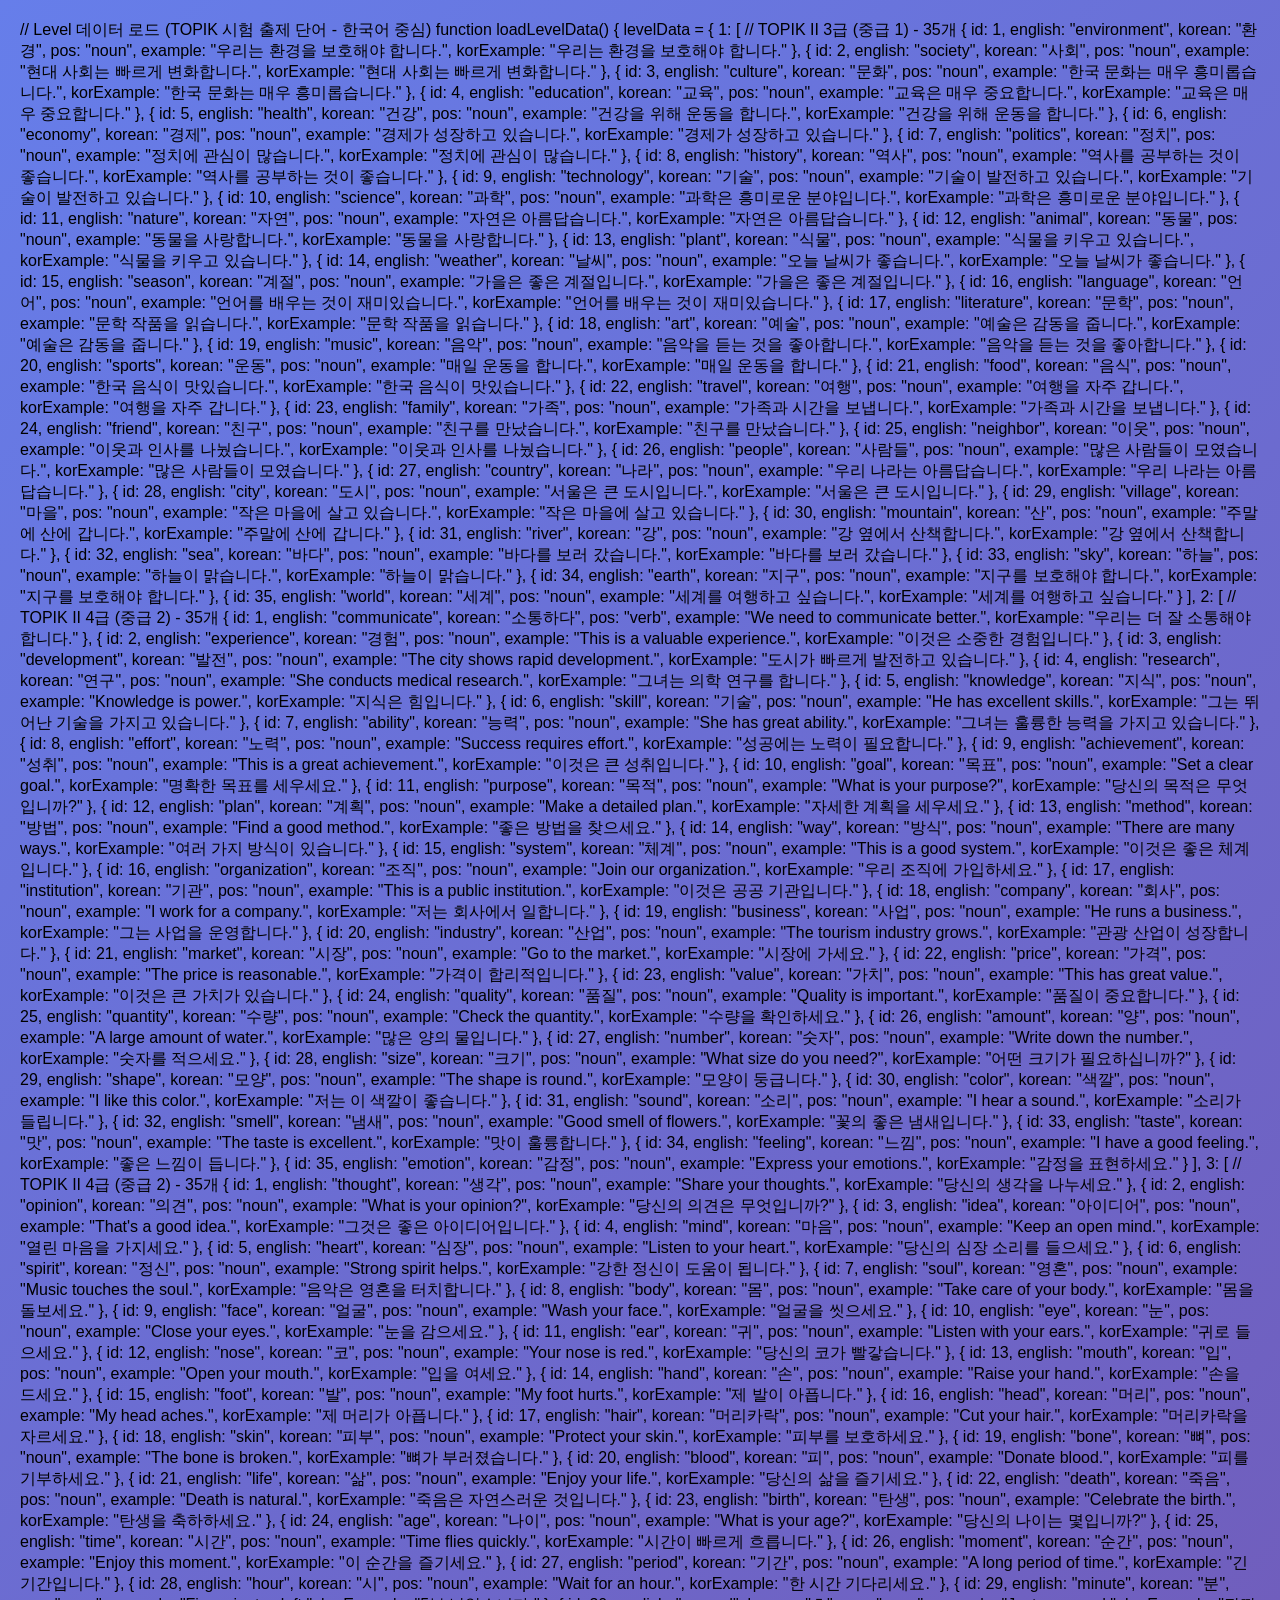
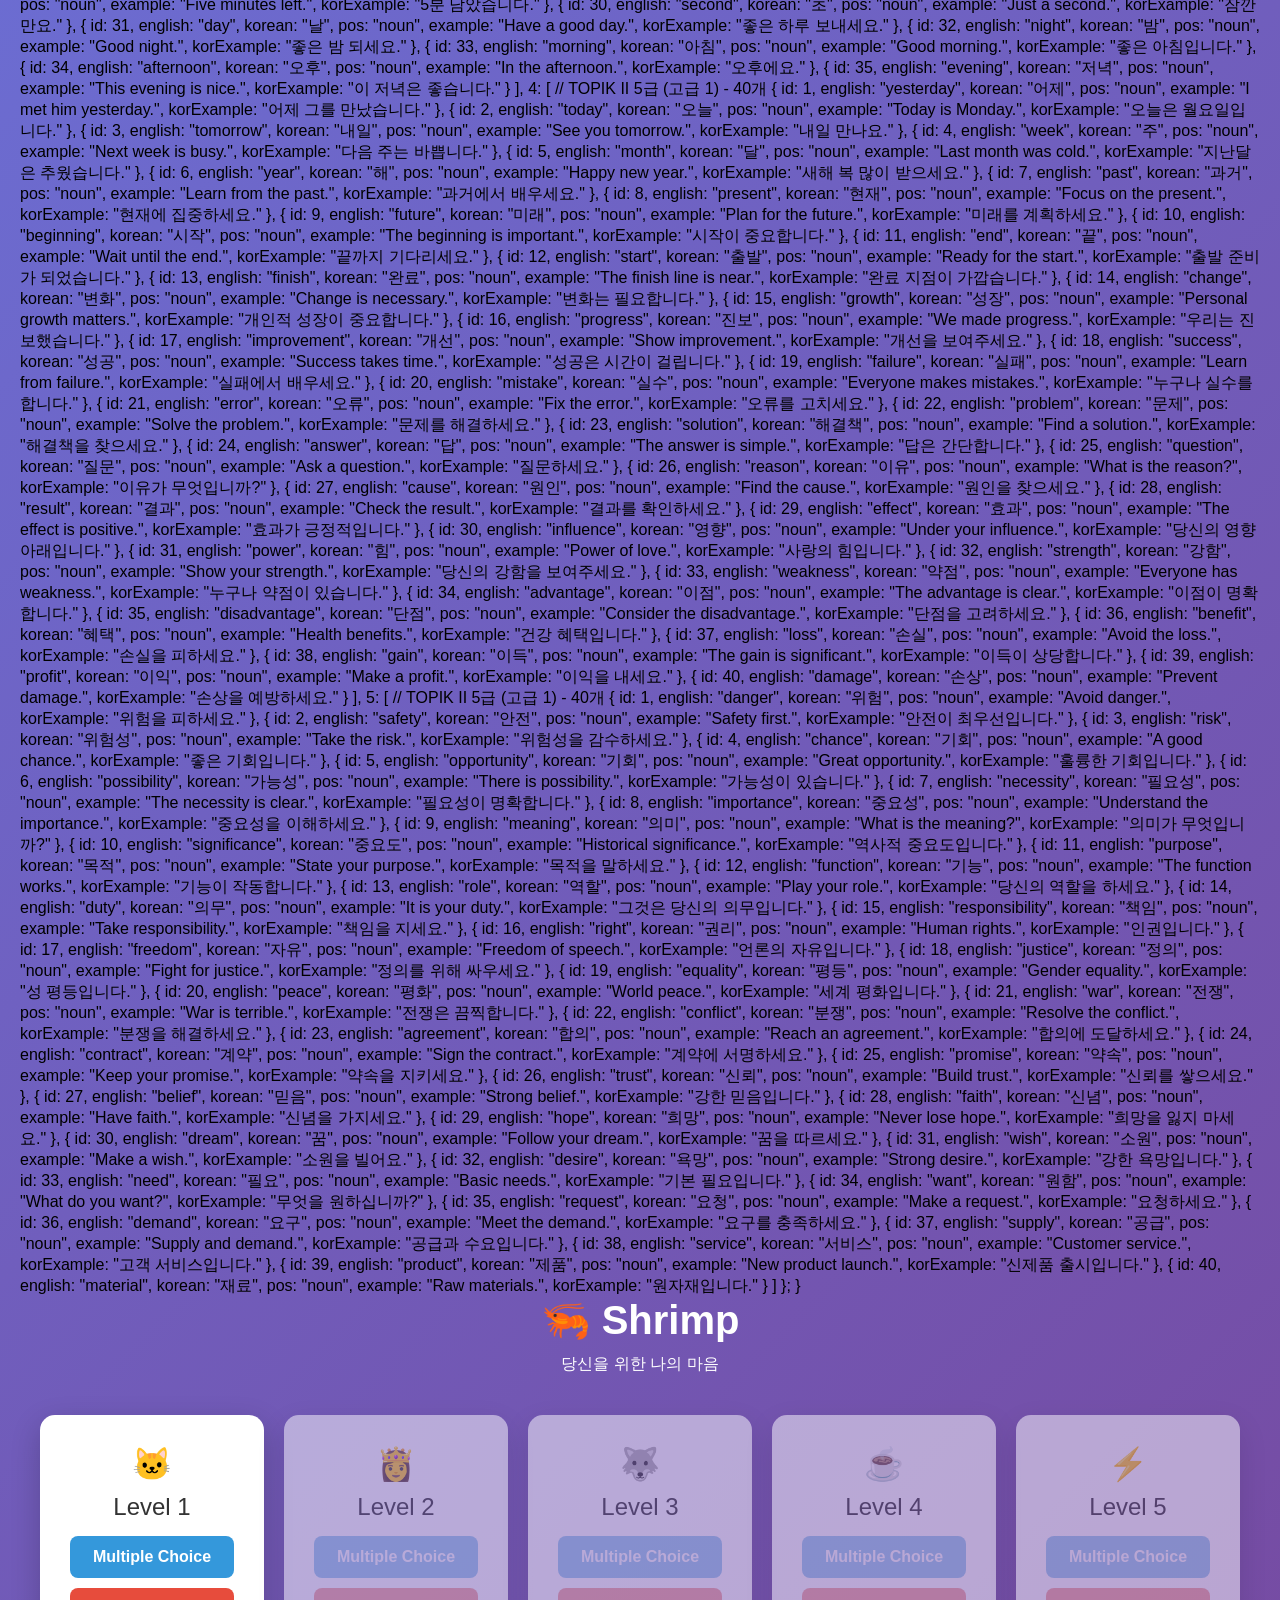
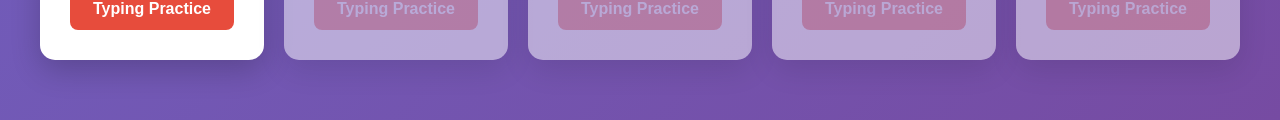
==== commit e81625ae: "Update index.html" ====
--- a/index.html
+++ b/index.html
@@ -1,4 +1,203 @@
-<!DOCTYPE html>
+// Level 데이터 로드 (TOPIK 시험 출제 단어 - 한국어 중심)
+        function loadLevelData() {
+            levelData = {
+                1: [ // TOPIK II 3급 (중급 1) - 35개
+                    { id: 1, english: "environment", korean: "환경", pos: "noun", example: "우리는 환경을 보호해야 합니다.", korExample: "우리는 환경을 보호해야 합니다." },
+                    { id: 2, english: "society", korean: "사회", pos: "noun", example: "현대 사회는 빠르게 변화합니다.", korExample: "현대 사회는 빠르게 변화합니다." },
+                    { id: 3, english: "culture", korean: "문화", pos: "noun", example: "한국 문화는 매우 흥미롭습니다.", korExample: "한국 문화는 매우 흥미롭습니다." },
+                    { id: 4, english: "education", korean: "교육", pos: "noun", example: "교육은 매우 중요합니다.", korExample: "교육은 매우 중요합니다." },
+                    { id: 5, english: "health", korean: "건강", pos: "noun", example: "건강을 위해 운동을 합니다.", korExample: "건강을 위해 운동을 합니다." },
+                    { id: 6, english: "economy", korean: "경제", pos: "noun", example: "경제가 성장하고 있습니다.", korExample: "경제가 성장하고 있습니다." },
+                    { id: 7, english: "politics", korean: "정치", pos: "noun", example: "정치에 관심이 많습니다.", korExample: "정치에 관심이 많습니다." },
+                    { id: 8, english: "history", korean: "역사", pos: "noun", example: "역사를 공부하는 것이 좋습니다.", korExample: "역사를 공부하는 것이 좋습니다." },
+                    { id: 9, english: "technology", korean: "기술", pos: "noun", example: "기술이 발전하고 있습니다.", korExample: "기술이 발전하고 있습니다." },
+                    { id: 10, english: "science", korean: "과학", pos: "noun", example: "과학은 흥미로운 분야입니다.", korExample: "과학은 흥미로운 분야입니다." },
+                    { id: 11, english: "nature", korean: "자연", pos: "noun", example: "자연은 아름답습니다.", korExample: "자연은 아름답습니다." },
+                    { id: 12, english: "animal", korean: "동물", pos: "noun", example: "동물을 사랑합니다.", korExample: "동물을 사랑합니다." },
+                    { id: 13, english: "plant", korean: "식물", pos: "noun", example: "식물을 키우고 있습니다.", korExample: "식물을 키우고 있습니다." },
+                    { id: 14, english: "weather", korean: "날씨", pos: "noun", example: "오늘 날씨가 좋습니다.", korExample: "오늘 날씨가 좋습니다." },
+                    { id: 15, english: "season", korean: "계절", pos: "noun", example: "가을은 좋은 계절입니다.", korExample: "가을은 좋은 계절입니다." },
+                    { id: 16, english: "language", korean: "언어", pos: "noun", example: "언어를 배우는 것이 재미있습니다.", korExample: "언어를 배우는 것이 재미있습니다." },
+                    { id: 17, english: "literature", korean: "문학", pos: "noun", example: "문학 작품을 읽습니다.", korExample: "문학 작품을 읽습니다." },
+                    { id: 18, english: "art", korean: "예술", pos: "noun", example: "예술은 감동을 줍니다.", korExample: "예술은 감동을 줍니다." },
+                    { id: 19, english: "music", korean: "음악", pos: "noun", example: "음악을 듣는 것을 좋아합니다.", korExample: "음악을 듣는 것을 좋아합니다." },
+                    { id: 20, english: "sports", korean: "운동", pos: "noun", example: "매일 운동을 합니다.", korExample: "매일 운동을 합니다." },
+                    { id: 21, english: "food", korean: "음식", pos: "noun", example: "한국 음식이 맛있습니다.", korExample: "한국 음식이 맛있습니다." },
+                    { id: 22, english: "travel", korean: "여행", pos: "noun", example: "여행을 자주 갑니다.", korExample: "여행을 자주 갑니다." },
+                    { id: 23, english: "family", korean: "가족", pos: "noun", example: "가족과 시간을 보냅니다.", korExample: "가족과 시간을 보냅니다." },
+                    { id: 24, english: "friend", korean: "친구", pos: "noun", example: "친구를 만났습니다.", korExample: "친구를 만났습니다." },
+                    { id: 25, english: "neighbor", korean: "이웃", pos: "noun", example: "이웃과 인사를 나눴습니다.", korExample: "이웃과 인사를 나눴습니다." },
+                    { id: 26, english: "people", korean: "사람들", pos: "noun", example: "많은 사람들이 모였습니다.", korExample: "많은 사람들이 모였습니다." },
+                    { id: 27, english: "country", korean: "나라", pos: "noun", example: "우리 나라는 아름답습니다.", korExample: "우리 나라는 아름답습니다." },
+                    { id: 28, english: "city", korean: "도시", pos: "noun", example: "서울은 큰 도시입니다.", korExample: "서울은 큰 도시입니다." },
+                    { id: 29, english: "village", korean: "마을", pos: "noun", example: "작은 마을에 살고 있습니다.", korExample: "작은 마을에 살고 있습니다." },
+                    { id: 30, english: "mountain", korean: "산", pos: "noun", example: "주말에 산에 갑니다.", korExample: "주말에 산에 갑니다." },
+                    { id: 31, english: "river", korean: "강", pos: "noun", example: "강 옆에서 산책합니다.", korExample: "강 옆에서 산책합니다." },
+                    { id: 32, english: "sea", korean: "바다", pos: "noun", example: "바다를 보러 갔습니다.", korExample: "바다를 보러 갔습니다." },
+                    { id: 33, english: "sky", korean: "하늘", pos: "noun", example: "하늘이 맑습니다.", korExample: "하늘이 맑습니다." },
+                    { id: 34, english: "earth", korean: "지구", pos: "noun", example: "지구를 보호해야 합니다.", korExample: "지구를 보호해야 합니다." },
+                    { id: 35, english: "world", korean: "세계", pos: "noun", example: "세계를 여행하고 싶습니다.", korExample: "세계를 여행하고 싶습니다." }
+                ],
+                2: [ // TOPIK II 4급 (중급 2) - 35개
+                    { id: 1, english: "communicate", korean: "소통하다", pos: "verb", example: "We need to communicate better.", korExample: "우리는 더 잘 소통해야 합니다." },
+                    { id: 2, english: "experience", korean: "경험", pos: "noun", example: "This is a valuable experience.", korExample: "이것은 소중한 경험입니다." },
+                    { id: 3, english: "development", korean: "발전", pos: "noun", example: "The city shows rapid development.", korExample: "도시가 빠르게 발전하고 있습니다." },
+                    { id: 4, english: "research", korean: "연구", pos: "noun", example: "She conducts medical research.", korExample: "그녀는 의학 연구를 합니다." },
+                    { id: 5, english: "knowledge", korean: "지식", pos: "noun", example: "Knowledge is power.", korExample: "지식은 힘입니다." },
+                    { id: 6, english: "skill", korean: "기술", pos: "noun", example: "He has excellent skills.", korExample: "그는 뛰어난 기술을 가지고 있습니다." },
+                    { id: 7, english: "ability", korean: "능력", pos: "noun", example: "She has great ability.", korExample: "그녀는 훌륭한 능력을 가지고 있습니다." },
+                    { id: 8, english: "effort", korean: "노력", pos: "noun", example: "Success requires effort.", korExample: "성공에는 노력이 필요합니다." },
+                    { id: 9, english: "achievement", korean: "성취", pos: "noun", example: "This is a great achievement.", korExample: "이것은 큰 성취입니다." },
+                    { id: 10, english: "goal", korean: "목표", pos: "noun", example: "Set a clear goal.", korExample: "명확한 목표를 세우세요." },
+                    { id: 11, english: "purpose", korean: "목적", pos: "noun", example: "What is your purpose?", korExample: "당신의 목적은 무엇입니까?" },
+                    { id: 12, english: "plan", korean: "계획", pos: "noun", example: "Make a detailed plan.", korExample: "자세한 계획을 세우세요." },
+                    { id: 13, english: "method", korean: "방법", pos: "noun", example: "Find a good method.", korExample: "좋은 방법을 찾으세요." },
+                    { id: 14, english: "way", korean: "방식", pos: "noun", example: "There are many ways.", korExample: "여러 가지 방식이 있습니다." },
+                    { id: 15, english: "system", korean: "체계", pos: "noun", example: "This is a good system.", korExample: "이것은 좋은 체계입니다." },
+                    { id: 16, english: "organization", korean: "조직", pos: "noun", example: "Join our organization.", korExample: "우리 조직에 가입하세요." },
+                    { id: 17, english: "institution", korean: "기관", pos: "noun", example: "This is a public institution.", korExample: "이것은 공공 기관입니다." },
+                    { id: 18, english: "company", korean: "회사", pos: "noun", example: "I work for a company.", korExample: "저는 회사에서 일합니다." },
+                    { id: 19, english: "business", korean: "사업", pos: "noun", example: "He runs a business.", korExample: "그는 사업을 운영합니다." },
+                    { id: 20, english: "industry", korean: "산업", pos: "noun", example: "The tourism industry grows.", korExample: "관광 산업이 성장합니다." },
+                    { id: 21, english: "market", korean: "시장", pos: "noun", example: "Go to the market.", korExample: "시장에 가세요." },
+                    { id: 22, english: "price", korean: "가격", pos: "noun", example: "The price is reasonable.", korExample: "가격이 합리적입니다." },
+                    { id: 23, english: "value", korean: "가치", pos: "noun", example: "This has great value.", korExample: "이것은 큰 가치가 있습니다." },
+                    { id: 24, english: "quality", korean: "품질", pos: "noun", example: "Quality is important.", korExample: "품질이 중요합니다." },
+                    { id: 25, english: "quantity", korean: "수량", pos: "noun", example: "Check the quantity.", korExample: "수량을 확인하세요." },
+                    { id: 26, english: "amount", korean: "양", pos: "noun", example: "A large amount of water.", korExample: "많은 양의 물입니다." },
+                    { id: 27, english: "number", korean: "숫자", pos: "noun", example: "Write down the number.", korExample: "숫자를 적으세요." },
+                    { id: 28, english: "size", korean: "크기", pos: "noun", example: "What size do you need?", korExample: "어떤 크기가 필요하십니까?" },
+                    { id: 29, english: "shape", korean: "모양", pos: "noun", example: "The shape is round.", korExample: "모양이 둥급니다." },
+                    { id: 30, english: "color", korean: "색깔", pos: "noun", example: "I like this color.", korExample: "저는 이 색깔이 좋습니다." },
+                    { id: 31, english: "sound", korean: "소리", pos: "noun", example: "I hear a sound.", korExample: "소리가 들립니다." },
+                    { id: 32, english: "smell", korean: "냄새", pos: "noun", example: "Good smell of flowers.", korExample: "꽃의 좋은 냄새입니다." },
+                    { id: 33, english: "taste", korean: "맛", pos: "noun", example: "The taste is excellent.", korExample: "맛이 훌륭합니다." },
+                    { id: 34, english: "feeling", korean: "느낌", pos: "noun", example: "I have a good feeling.", korExample: "좋은 느낌이 듭니다." },
+                    { id: 35, english: "emotion", korean: "감정", pos: "noun", example: "Express your emotions.", korExample: "감정을 표현하세요." }
+                ],
+                3: [ // TOPIK II 4급 (중급 2) - 35개
+                    { id: 1, english: "thought", korean: "생각", pos: "noun", example: "Share your thoughts.", korExample: "당신의 생각을 나누세요." },
+                    { id: 2, english: "opinion", korean: "의견", pos: "noun", example: "What is your opinion?", korExample: "당신의 의견은 무엇입니까?" },
+                    { id: 3, english: "idea", korean: "아이디어", pos: "noun", example: "That's a good idea.", korExample: "그것은 좋은 아이디어입니다." },
+                    { id: 4, english: "mind", korean: "마음", pos: "noun", example: "Keep an open mind.", korExample: "열린 마음을 가지세요." },
+                    { id: 5, english: "heart", korean: "심장", pos: "noun", example: "Listen to your heart.", korExample: "당신의 심장 소리를 들으세요." },
+                    { id: 6, english: "spirit", korean: "정신", pos: "noun", example: "Strong spirit helps.", korExample: "강한 정신이 도움이 됩니다." },
+                    { id: 7, english: "soul", korean: "영혼", pos: "noun", example: "Music touches the soul.", korExample: "음악은 영혼을 터치합니다." },
+                    { id: 8, english: "body", korean: "몸", pos: "noun", example: "Take care of your body.", korExample: "몸을 돌보세요." },
+                    { id: 9, english: "face", korean: "얼굴", pos: "noun", example: "Wash your face.", korExample: "얼굴을 씻으세요." },
+                    { id: 10, english: "eye", korean: "눈", pos: "noun", example: "Close your eyes.", korExample: "눈을 감으세요." },
+                    { id: 11, english: "ear", korean: "귀", pos: "noun", example: "Listen with your ears.", korExample: "귀로 들으세요." },
+                    { id: 12, english: "nose", korean: "코", pos: "noun", example: "Your nose is red.", korExample: "당신의 코가 빨갛습니다." },
+                    { id: 13, english: "mouth", korean: "입", pos: "noun", example: "Open your mouth.", korExample: "입을 여세요." },
+                    { id: 14, english: "hand", korean: "손", pos: "noun", example: "Raise your hand.", korExample: "손을 드세요." },
+                    { id: 15, english: "foot", korean: "발", pos: "noun", example: "My foot hurts.", korExample: "제 발이 아픕니다." },
+                    { id: 16, english: "head", korean: "머리", pos: "noun", example: "My head aches.", korExample: "제 머리가 아픕니다." },
+                    { id: 17, english: "hair", korean: "머리카락", pos: "noun", example: "Cut your hair.", korExample: "머리카락을 자르세요." },
+                    { id: 18, english: "skin", korean: "피부", pos: "noun", example: "Protect your skin.", korExample: "피부를 보호하세요." },
+                    { id: 19, english: "bone", korean: "뼈", pos: "noun", example: "The bone is broken.", korExample: "뼈가 부러졌습니다." },
+                    { id: 20, english: "blood", korean: "피", pos: "noun", example: "Donate blood.", korExample: "피를 기부하세요." },
+                    { id: 21, english: "life", korean: "삶", pos: "noun", example: "Enjoy your life.", korExample: "당신의 삶을 즐기세요." },
+                    { id: 22, english: "death", korean: "죽음", pos: "noun", example: "Death is natural.", korExample: "죽음은 자연스러운 것입니다." },
+                    { id: 23, english: "birth", korean: "탄생", pos: "noun", example: "Celebrate the birth.", korExample: "탄생을 축하하세요." },
+                    { id: 24, english: "age", korean: "나이", pos: "noun", example: "What is your age?", korExample: "당신의 나이는 몇입니까?" },
+                    { id: 25, english: "time", korean: "시간", pos: "noun", example: "Time flies quickly.", korExample: "시간이 빠르게 흐릅니다." },
+                    { id: 26, english: "moment", korean: "순간", pos: "noun", example: "Enjoy this moment.", korExample: "이 순간을 즐기세요." },
+                    { id: 27, english: "period", korean: "기간", pos: "noun", example: "A long period of time.", korExample: "긴 기간입니다." },
+                    { id: 28, english: "hour", korean: "시", pos: "noun", example: "Wait for an hour.", korExample: "한 시간 기다리세요." },
+                    { id: 29, english: "minute", korean: "분", pos: "noun", example: "Five minutes left.", korExample: "5분 남았습니다." },
+                    { id: 30, english: "second", korean: "초", pos: "noun", example: "Just a second.", korExample: "잠깐만요." },
+                    { id: 31, english: "day", korean: "날", pos: "noun", example: "Have a good day.", korExample: "좋은 하루 보내세요." },
+                    { id: 32, english: "night", korean: "밤", pos: "noun", example: "Good night.", korExample: "좋은 밤 되세요." },
+                    { id: 33, english: "morning", korean: "아침", pos: "noun", example: "Good morning.", korExample: "좋은 아침입니다." },
+                    { id: 34, english: "afternoon", korean: "오후", pos: "noun", example: "In the afternoon.", korExample: "오후에요." },
+                    { id: 35, english: "evening", korean: "저녁", pos: "noun", example: "This evening is nice.", korExample: "이 저녁은 좋습니다." }
+                ],
+                4: [ // TOPIK II 5급 (고급 1) - 40개
+                    { id: 1, english: "yesterday", korean: "어제", pos: "noun", example: "I met him yesterday.", korExample: "어제 그를 만났습니다." },
+                    { id: 2, english: "today", korean: "오늘", pos: "noun", example: "Today is Monday.", korExample: "오늘은 월요일입니다." },
+                    { id: 3, english: "tomorrow", korean: "내일", pos: "noun", example: "See you tomorrow.", korExample: "내일 만나요." },
+                    { id: 4, english: "week", korean: "주", pos: "noun", example: "Next week is busy.", korExample: "다음 주는 바쁩니다." },
+                    { id: 5, english: "month", korean: "달", pos: "noun", example: "Last month was cold.", korExample: "지난달은 추웠습니다." },
+                    { id: 6, english: "year", korean: "해", pos: "noun", example: "Happy new year.", korExample: "새해 복 많이 받으세요." },
+                    { id: 7, english: "past", korean: "과거", pos: "noun", example: "Learn from the past.", korExample: "과거에서 배우세요." },
+                    { id: 8, english: "present", korean: "현재", pos: "noun", example: "Focus on the present.", korExample: "현재에 집중하세요." },
+                    { id: 9, english: "future", korean: "미래", pos: "noun", example: "Plan for the future.", korExample: "미래를 계획하세요." },
+                    { id: 10, english: "beginning", korean: "시작", pos: "noun", example: "The beginning is important.", korExample: "시작이 중요합니다." },
+                    { id: 11, english: "end", korean: "끝", pos: "noun", example: "Wait until the end.", korExample: "끝까지 기다리세요." },
+                    { id: 12, english: "start", korean: "출발", pos: "noun", example: "Ready for the start.", korExample: "출발 준비가 되었습니다." },
+                    { id: 13, english: "finish", korean: "완료", pos: "noun", example: "The finish line is near.", korExample: "완료 지점이 가깝습니다." },
+                    { id: 14, english: "change", korean: "변화", pos: "noun", example: "Change is necessary.", korExample: "변화는 필요합니다." },
+                    { id: 15, english: "growth", korean: "성장", pos: "noun", example: "Personal growth matters.", korExample: "개인적 성장이 중요합니다." },
+                    { id: 16, english: "progress", korean: "진보", pos: "noun", example: "We made progress.", korExample: "우리는 진보했습니다." },
+                    { id: 17, english: "improvement", korean: "개선", pos: "noun", example: "Show improvement.", korExample: "개선을 보여주세요." },
+                    { id: 18, english: "success", korean: "성공", pos: "noun", example: "Success takes time.", korExample: "성공은 시간이 걸립니다." },
+                    { id: 19, english: "failure", korean: "실패", pos: "noun", example: "Learn from failure.", korExample: "실패에서 배우세요." },
+                    { id: 20, english: "mistake", korean: "실수", pos: "noun", example: "Everyone makes mistakes.", korExample: "누구나 실수를 합니다." },
+                    { id: 21, english: "error", korean: "오류", pos: "noun", example: "Fix the error.", korExample: "오류를 고치세요." },
+                    { id: 22, english: "problem", korean: "문제", pos: "noun", example: "Solve the problem.", korExample: "문제를 해결하세요." },
+                    { id: 23, english: "solution", korean: "해결책", pos: "noun", example: "Find a solution.", korExample: "해결책을 찾으세요." },
+                    { id: 24, english: "answer", korean: "답", pos: "noun", example: "The answer is simple.", korExample: "답은 간단합니다." },
+                    { id: 25, english: "question", korean: "질문", pos: "noun", example: "Ask a question.", korExample: "질문하세요." },
+                    { id: 26, english: "reason", korean: "이유", pos: "noun", example: "What is the reason?", korExample: "이유가 무엇입니까?" },
+                    { id: 27, english: "cause", korean: "원인", pos: "noun", example: "Find the cause.", korExample: "원인을 찾으세요." },
+                    { id: 28, english: "result", korean: "결과", pos: "noun", example: "Check the result.", korExample: "결과를 확인하세요." },
+                    { id: 29, english: "effect", korean: "효과", pos: "noun", example: "The effect is positive.", korExample: "효과가 긍정적입니다." },
+                    { id: 30, english: "influence", korean: "영향", pos: "noun", example: "Under your influence.", korExample: "당신의 영향 아래입니다." },
+                    { id: 31, english: "power", korean: "힘", pos: "noun", example: "Power of love.", korExample: "사랑의 힘입니다." },
+                    { id: 32, english: "strength", korean: "강함", pos: "noun", example: "Show your strength.", korExample: "당신의 강함을 보여주세요." },
+                    { id: 33, english: "weakness", korean: "약점", pos: "noun", example: "Everyone has weakness.", korExample: "누구나 약점이 있습니다." },
+                    { id: 34, english: "advantage", korean: "이점", pos: "noun", example: "The advantage is clear.", korExample: "이점이 명확합니다." },
+                    { id: 35, english: "disadvantage", korean: "단점", pos: "noun", example: "Consider the disadvantage.", korExample: "단점을 고려하세요." },
+                    { id: 36, english: "benefit", korean: "혜택", pos: "noun", example: "Health benefits.", korExample: "건강 혜택입니다." },
+                    { id: 37, english: "loss", korean: "손실", pos: "noun", example: "Avoid the loss.", korExample: "손실을 피하세요." },
+                    { id: 38, english: "gain", korean: "이득", pos: "noun", example: "The gain is significant.", korExample: "이득이 상당합니다." },
+                    { id: 39, english: "profit", korean: "이익", pos: "noun", example: "Make a profit.", korExample: "이익을 내세요." },
+                    { id: 40, english: "damage", korean: "손상", pos: "noun", example: "Prevent damage.", korExample: "손상을 예방하세요." }
+                ],
+                5: [ // TOPIK II 5급 (고급 1) - 40개
+                    { id: 1, english: "danger", korean: "위험", pos: "noun", example: "Avoid danger.", korExample: "위험을 피하세요." },
+                    { id: 2, english: "safety", korean: "안전", pos: "noun", example: "Safety first.", korExample: "안전이 최우선입니다." },
+                    { id: 3, english: "risk", korean: "위험성", pos: "noun", example: "Take the risk.", korExample: "위험성을 감수하세요." },
+                    { id: 4, english: "chance", korean: "기회", pos: "noun", example: "A good chance.", korExample: "좋은 기회입니다." },
+                    { id: 5, english: "opportunity", korean: "기회", pos: "noun", example: "Great opportunity.", korExample: "훌륭한 기회입니다." },
+                    { id: 6, english: "possibility", korean: "가능성", pos: "noun", example: "There is possibility.", korExample: "가능성이 있습니다." },
+                    { id: 7, english: "necessity", korean: "필요성", pos: "noun", example: "The necessity is clear.", korExample: "필요성이 명확합니다." },
+                    { id: 8, english: "importance", korean: "중요성", pos: "noun", example: "Understand the importance.", korExample: "중요성을 이해하세요." },
+                    { id: 9, english: "meaning", korean: "의미", pos: "noun", example: "What is the meaning?", korExample: "의미가 무엇입니까?" },
+                    { id: 10, english: "significance", korean: "중요도", pos: "noun", example: "Historical significance.", korExample: "역사적 중요도입니다." },
+                    { id: 11, english: "purpose", korean: "목적", pos: "noun", example: "State your purpose.", korExample: "목적을 말하세요." },
+                    { id: 12, english: "function", korean: "기능", pos: "noun", example: "The function works.", korExample: "기능이 작동합니다." },
+                    { id: 13, english: "role", korean: "역할", pos: "noun", example: "Play your role.", korExample: "당신의 역할을 하세요." },
+                    { id: 14, english: "duty", korean: "의무", pos: "noun", example: "It is your duty.", korExample: "그것은 당신의 의무입니다." },
+                    { id: 15, english: "responsibility", korean: "책임", pos: "noun", example: "Take responsibility.", korExample: "책임을 지세요." },
+                    { id: 16, english: "right", korean: "권리", pos: "noun", example: "Human rights.", korExample: "인권입니다." },
+                    { id: 17, english: "freedom", korean: "자유", pos: "noun", example: "Freedom of speech.", korExample: "언론의 자유입니다." },
+                    { id: 18, english: "justice", korean: "정의", pos: "noun", example: "Fight for justice.", korExample: "정의를 위해 싸우세요." },
+                    { id: 19, english: "equality", korean: "평등", pos: "noun", example: "Gender equality.", korExample: "성 평등입니다." },
+                    { id: 20, english: "peace", korean: "평화", pos: "noun", example: "World peace.", korExample: "세계 평화입니다." },
+                    { id: 21, english: "war", korean: "전쟁", pos: "noun", example: "War is terrible.", korExample: "전쟁은 끔찍합니다." },
+                    { id: 22, english: "conflict", korean: "분쟁", pos: "noun", example: "Resolve the conflict.", korExample: "분쟁을 해결하세요." },
+                    { id: 23, english: "agreement", korean: "합의", pos: "noun", example: "Reach an agreement.", korExample: "합의에 도달하세요." },
+                    { id: 24, english: "contract", korean: "계약", pos: "noun", example: "Sign the contract.", korExample: "계약에 서명하세요." },
+                    { id: 25, english: "promise", korean: "약속", pos: "noun", example: "Keep your promise.", korExample: "약속을 지키세요." },
+                    { id: 26, english: "trust", korean: "신뢰", pos: "noun", example: "Build trust.", korExample: "신뢰를 쌓으세요." },
+                    { id: 27, english: "belief", korean: "믿음", pos: "noun", example: "Strong belief.", korExample: "강한 믿음입니다." },
+                    { id: 28, english: "faith", korean: "신념", pos: "noun", example: "Have faith.", korExample: "신념을 가지세요." },
+                    { id: 29, english: "hope", korean: "희망", pos: "noun", example: "Never lose hope.", korExample: "희망을 잃지 마세요." },
+                    { id: 30, english: "dream", korean: "꿈", pos: "noun", example: "Follow your dream.", korExample: "꿈을 따르세요." },
+                    { id: 31, english: "wish", korean: "소원", pos: "noun", example: "Make a wish.", korExample: "소원을 빌어요." },
+                    { id: 32, english: "desire", korean: "욕망", pos: "noun", example: "Strong desire.", korExample: "강한 욕망입니다." },
+                    { id: 33, english: "need", korean: "필요", pos: "noun", example: "Basic needs.", korExample: "기본 필요입니다." },
+                    { id: 34, english: "want", korean: "원함", pos: "noun", example: "What do you want?", korExample: "무엇을 원하십니까?" },
+                    { id: 35, english: "request", korean: "요청", pos: "noun", example: "Make a request.", korExample: "요청하세요." },
+                    { id: 36, english: "demand", korean: "요구", pos: "noun", example: "Meet the demand.", korExample: "요구를 충족하세요." },
+                    { id: 37, english: "supply", korean: "공급", pos: "noun", example: "Supply and demand.", korExample: "공급과 수요입니다." },
+                    { id: 38, english: "service", korean: "서비스", pos: "noun", example: "Customer service.", korExample: "고객 서비스입니다." },
+                    { id: 39, english: "product", korean: "제품", pos: "noun", example: "New product launch.", korExample: "신제품 출시입니다." },
+                    { id: 40, english: "material", korean: "재료", pos: "noun", example: "Raw materials.", korExample: "원자재입니다." }
+                ]
+            };
+        }<!DOCTYPE html>
 <html lang="ko">
 <head>
     <meta charset="UTF-8">
@@ -64,6 +263,11 @@
             font-size: 1.5em;
             color: #333;
             margin-bottom: 15px;
+        }
+
+        .level-icon {
+            font-size: 2em;
+            margin-bottom: 10px;
         }
 
         .mode-buttons {
@@ -429,7 +633,7 @@
     <div class="container">
         <div class="header">
             <h1>🦐 Shrimp</h1>
-            <p>단계별 영어 단어 학습</p>
+            <p>당신을 위한 나의 마음</p>
         </div>
 
         <!-- Level Selection Screen -->
@@ -478,6 +682,7 @@
                             <div class="feedback" id="tpFeedback"></div>
                             <div class="action-buttons">
                                 <button class="action-btn next" id="tpSubmitBtn" onclick="submitTypingPractice()">제출</button>
+                                <button class="action-btn next" id="tpNextBtn" onclick="nextTPQuestion()" style="display:none;">다음</button>
                             </div>
                         </div>
                     </div>
@@ -722,6 +927,8 @@
         function renderLevelSelection() {
             const levelGrid = document.getElementById('levelGrid');
             levelGrid.innerHTML = '';
+            
+            const levelIcons = ['🐱', '👸', '🐺', '☕', '⚡'];
 
             for (let i = 1; i <= 5; i++) {
                 const levelInfo = window.progress.levels[i];
@@ -748,6 +955,7 @@
                 }
 
                 card.innerHTML = `
+                    <div class="level-icon">${levelIcons[i-1]}</div>
                     <div class="level-title">Level ${i}</div>
                     <div class="mode-buttons">
                         <button class="mode-btn mc" ${isUnlocked ? '' : 'disabled'} onclick="startMode(${i}, 'mc')">
@@ -809,7 +1017,7 @@
             const question = currentQuestions[currentQuestionIndex];
             document.getElementById('mcPosLabel').textContent = `(${question.pos})`;
             document.getElementById('koreanWord').textContent = question.korean;
-            document.getElementById('mcExampleSentence').textContent = `"${question.example}"`;
+            document.getElementById('mcExampleSentence').textContent = `"${question.korExample}"`;
 
             // 보기 생성 (정답 + 3개 오답)
             const answers = [question.english];
@@ -833,32 +1041,49 @@
             });
 
             updateProgress();
+            
+            // Enter 키로 다음 문제 넘기기
+            document.addEventListener('keydown', handleMCEnter);
+        }
+
+        function handleMCEnter(e) {
+            if (e.key === 'Enter' && !document.getElementById('mcNextBtn').disabled) {
+                nextMCQuestion();
+            }
         }
 
         // MC 답변 선택
         function selectMCAnswer(selected, correct, idx) {
-            if (answered) return;
-            answered = true;
-
             const isCorrect = selected === correct;
-            if (isCorrect) score++;
+            
+            if (!answered && isCorrect) {
+                answered = true;
+                score++;
+            }
 
             const choiceBtns = document.querySelectorAll('.choice-btn');
-            choiceBtns.forEach((btn, i) => {
-                btn.disabled = true;
-                if (i === idx) {
-                    btn.classList.add('selected', isCorrect ? 'correct' : 'incorrect');
-                }
-            });
-
-            const feedback = document.getElementById('mcFeedback');
-            feedback.textContent = isCorrect ? '✓ 정답입니다!' : `✗ 오답입니다. 정답: ${correct}`;
-            feedback.classList.add('show', isCorrect ? 'correct' : 'incorrect');
-            document.getElementById('mcNextBtn').disabled = false;
+            choiceBtns[idx].classList.add('selected', isCorrect ? 'correct' : 'incorrect');
+
+            if (isCorrect) {
+                choiceBtns.forEach(btn => btn.disabled = true);
+                const feedback = document.getElementById('mcFeedback');
+                feedback.textContent = '✓ 정답입니다!';
+                feedback.classList.add('show', 'correct');
+                document.getElementById('mcNextBtn').disabled = false;
+            } else {
+                const feedback = document.getElementById('mcFeedback');
+                feedback.textContent = '✗ 다시 선택해주세요.';
+                feedback.classList.add('show', 'incorrect');
+                setTimeout(() => {
+                    choiceBtns[idx].classList.remove('selected', 'incorrect');
+                    feedback.classList.remove('show', 'incorrect');
+                }, 800);
+            }
         }
 
         // MC 다음 문제
         function nextMCQuestion() {
+            document.removeEventListener('keydown', handleMCEnter);
             currentQuestionIndex++;
             if (currentQuestionIndex >= currentQuestions.length) {
                 showResultModal();
@@ -877,6 +1102,12 @@
             answered = false;
             document.getElementById('tpFeedback').classList.remove('show', 'correct', 'incorrect');
             document.getElementById('tpSubmitBtn').disabled = false;
+            document.getElementById('tpSubmitBtn').style.display = 'inline-block';
+            
+            const tpNextBtn = document.getElementById('tpNextBtn');
+            if (tpNextBtn) {
+                tpNextBtn.style.display = 'none';
+            }
 
             const question = currentQuestions[currentQuestionIndex];
             document.getElementById('posLabel').textContent = `(${question.pos})`;
@@ -886,33 +1117,45 @@
             // 입력 박스 생성
             const inputBoxes = document.getElementById('inputBoxes');
             inputBoxes.innerHTML = '';
+            
             for (let i = 0; i < question.korean.length; i++) {
                 const input = document.createElement('input');
                 input.type = 'text';
                 input.className = 'input-box';
                 input.dataset.index = i;
+                input.maxLength = 1;
                 
-                // 한글 조합 완료 시에만 다음 박스로 이동
-                input.addEventListener('input', (e) => {
+                let composing = false;
+                
+                // 한글 조합 시작
+                input.addEventListener('compositionstart', () => {
+                    composing = true;
+                });
+                
+                // 한글 조합 종료
+                input.addEventListener('compositionend', (e) => {
+                    composing = false;
                     const value = e.target.value;
-                    // 완전한 한글 한 글자가 입력되었는지 확인
-                    if (value.length === 1 && /[가-힣]/.test(value)) {
-                        if (i < question.korean.length - 1) {
+                    if (value.length === 1 && i < question.korean.length - 1) {
+                        setTimeout(() => {
                             inputBoxes.children[i + 1].focus();
-                        }
+                        }, 0);
                     }
                 });
 
                 input.addEventListener('keydown', (e) => {
                     if (e.key === 'Backspace') {
-                        e.preventDefault();
-                        input.value = '';
-                        if (i > 0) {
+                        if (input.value === '' && i > 0) {
+                            e.preventDefault();
                             inputBoxes.children[i - 1].focus();
                         }
                     } else if (e.key === 'Enter') {
                         e.preventDefault();
-                        submitTypingPractice();
+                        if (document.getElementById('tpSubmitBtn').style.display !== 'none') {
+                            submitTypingPractice();
+                        } else {
+                            nextTPQuestion();
+                        }
                     }
                 });
 
@@ -951,12 +1194,9 @@
             feedback.textContent = isCorrect ? '✓ 정답입니다!' : `✗ 오답입니다. 정답: ${question.korean}`;
             feedback.classList.add('show', isCorrect ? 'correct' : 'incorrect');
 
-            document.getElementById('tpSubmitBtn').disabled = true;
-            
-            // 1초 후 자동으로 다음 문제로 이동
-            setTimeout(() => {
-                nextTPQuestion();
-            }, 1500);
+            document.getElementById('tpSubmitBtn').style.display = 'none';
+            document.getElementById('tpNextBtn').style.display = 'inline-block';
+            document.getElementById('tpNextBtn').disabled = false;
         }
 
         // TP 다음 문제
@@ -971,12 +1211,19 @@
 
         // 결과 모달 표시
         function showResultModal() {
-            const passScore = 27; // 30문제 중 27문제 이상
             const totalQuestions = currentQuestions.length;
+            const passScore = Math.ceil(totalQuestions * 0.9); // 90% 이상
             const isPassed = score >= passScore;
             const percentage = Math.round((score / totalQuestions) * 100);
 
-            document.getElementById('resultTitle').textContent = isPassed ? '축하합니다! 🎉' : '다시 시도해주세요 📝';
+            let resultTitle = '';
+            if (isPassed) {
+                resultTitle = currentMode === 'mc' ? 'Schönen Tag 🎉' : 'Tschüssikowski! 🎊';
+            } else {
+                resultTitle = '다시 시도해주세요 📝';
+            }
+
+            document.getElementById('resultTitle').textContent = resultTitle;
             document.getElementById('resultScore').textContent = `${score} / ${totalQuestions}`;
             document.getElementById('resultMessage').textContent = `정답률: ${percentage}% ${isPassed ? '통과했습니다!' : '통과하지 못했습니다.'}`;
 
@@ -998,8 +1245,10 @@
 
             // 레벨 클리어 확인 및 축하 메시지
             const levelInfo = window.progress.levels[currentLevel];
-            if (levelInfo.mcPassed && levelInfo.tpPassed && isPassed) {
-                // 방금 레벨을 완료한 경우에만 표시
+            const previousMCPassed = currentMode === 'tp' && levelInfo.mcPassed;
+            const previousTPPassed = currentMode === 'mc' && levelInfo.tpPassed;
+            
+            if (levelInfo.mcPassed && levelInfo.tpPassed && isPassed && (previousMCPassed || previousTPPassed)) {
                 setTimeout(() => {
                     alert('갈채! 해냈어 애기! 기특해. 공부도 중요하지만 당신을 항상 아껴주기! 🦐💖');
                 }, 500);
